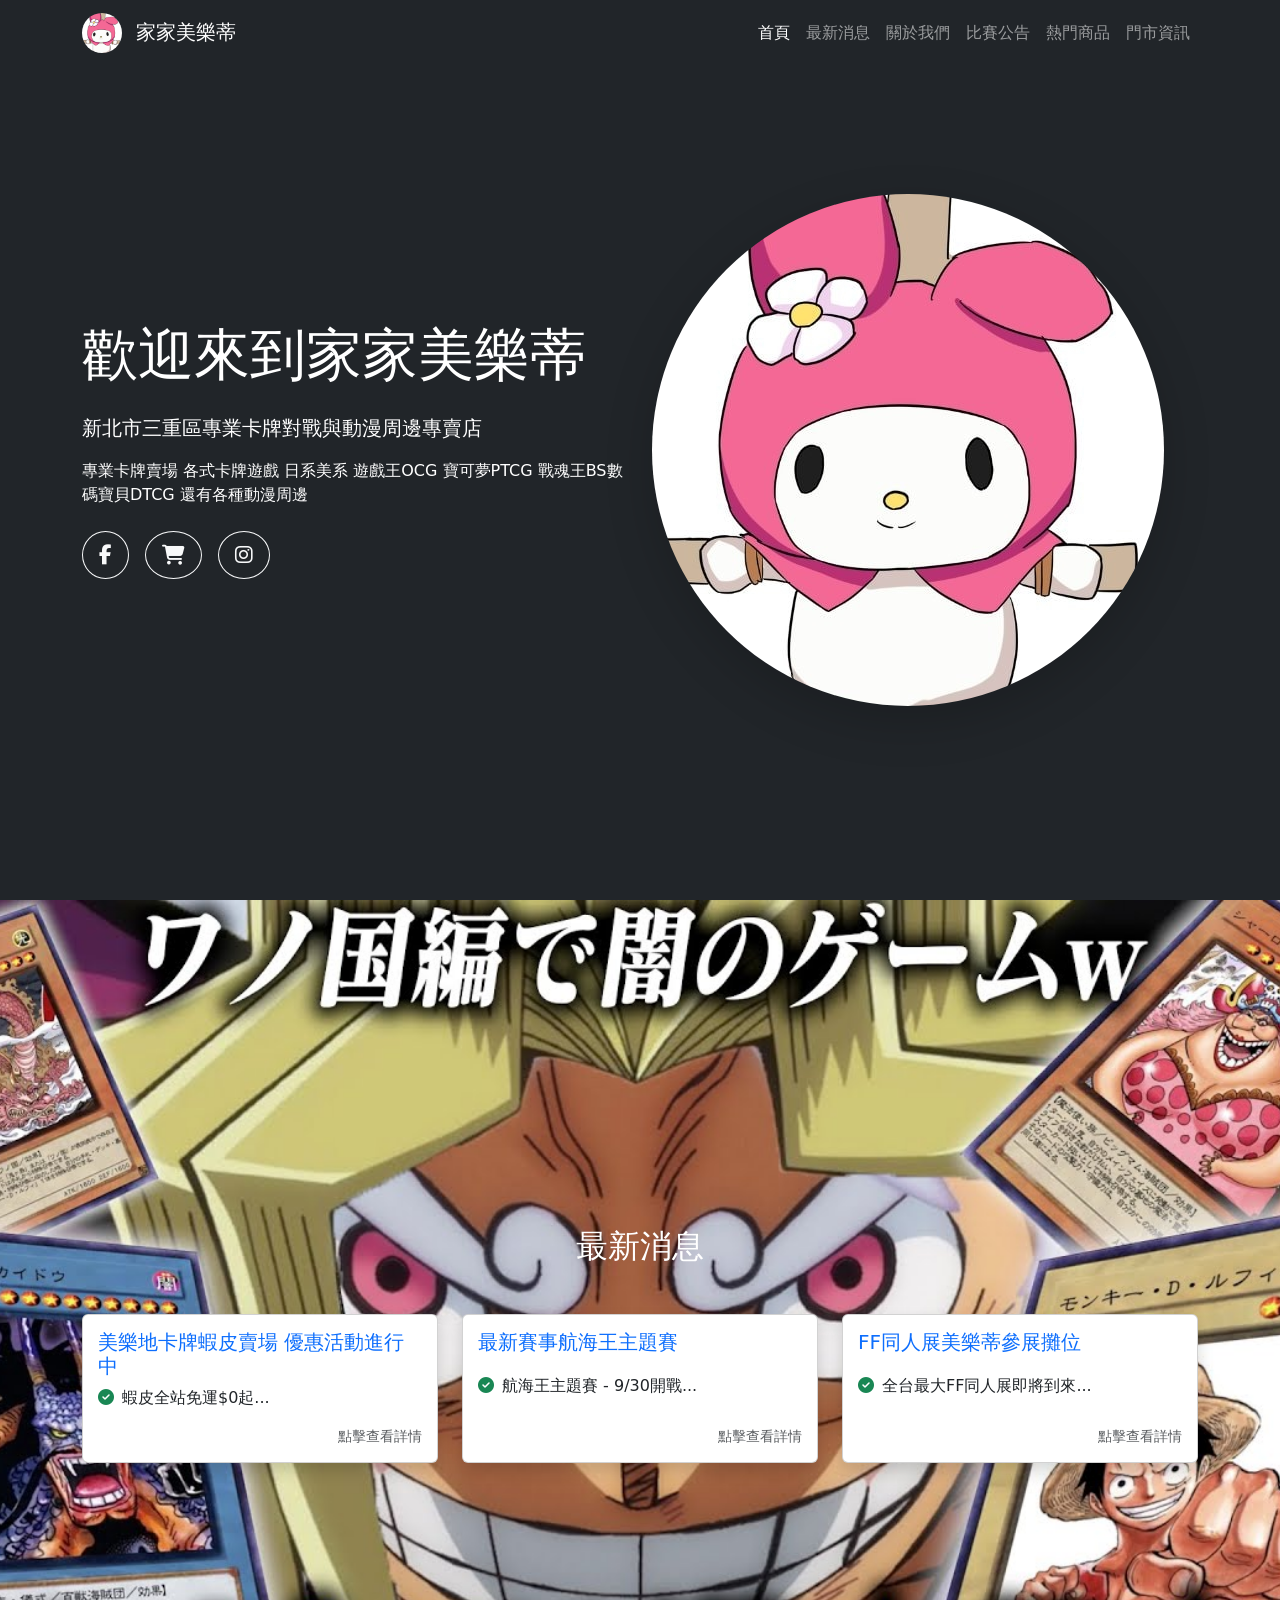
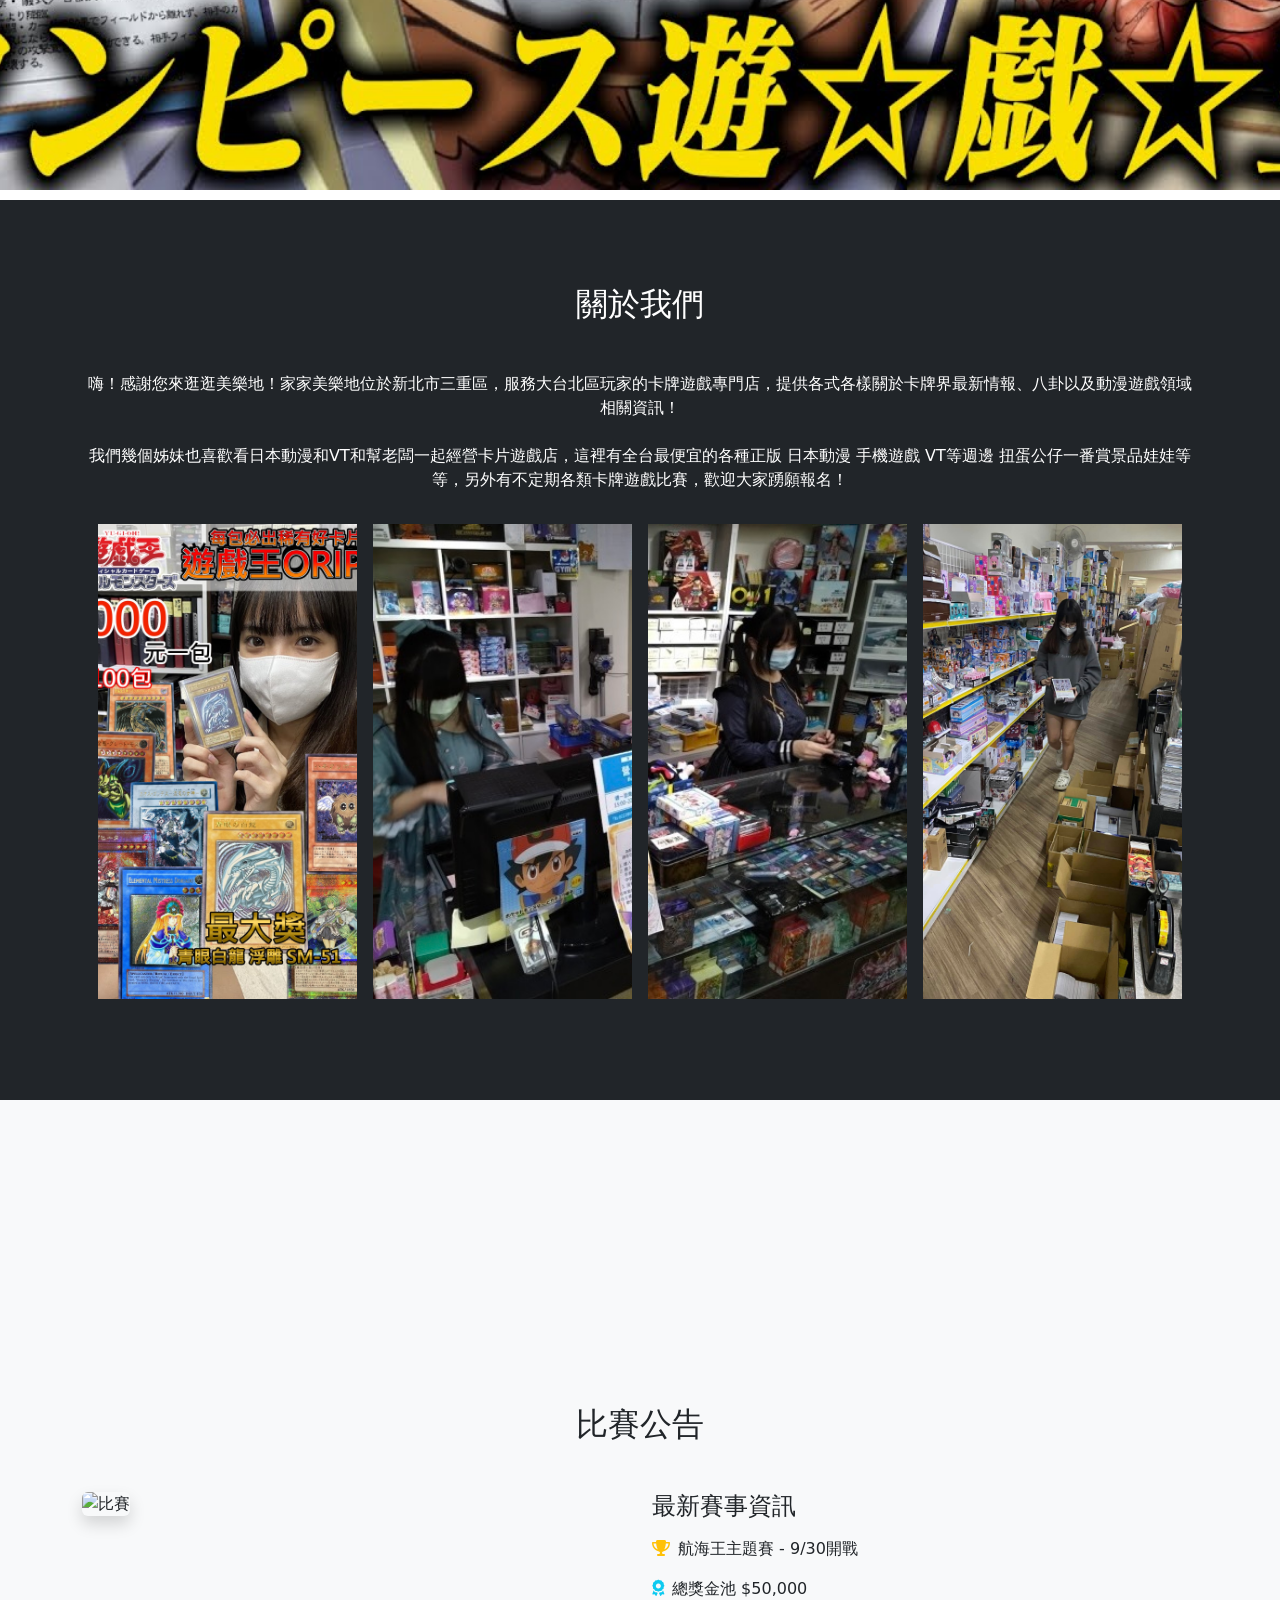
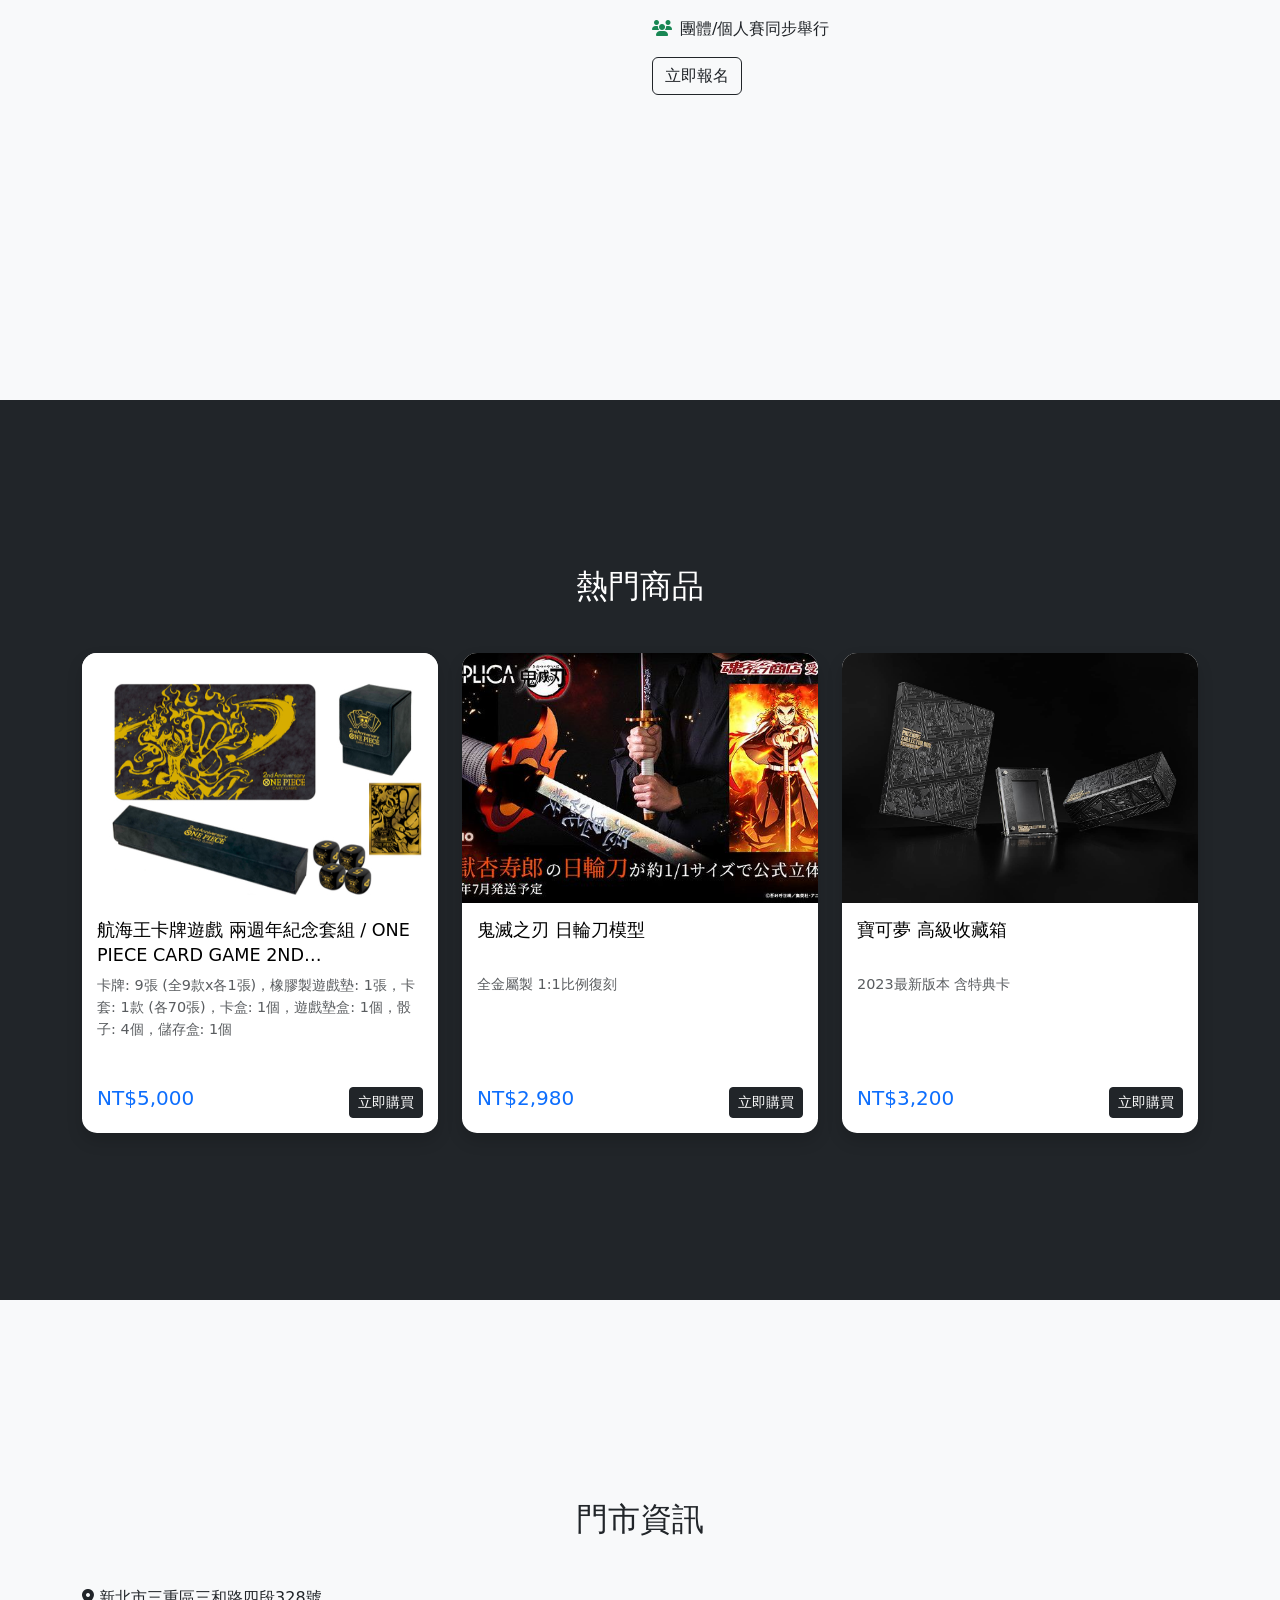
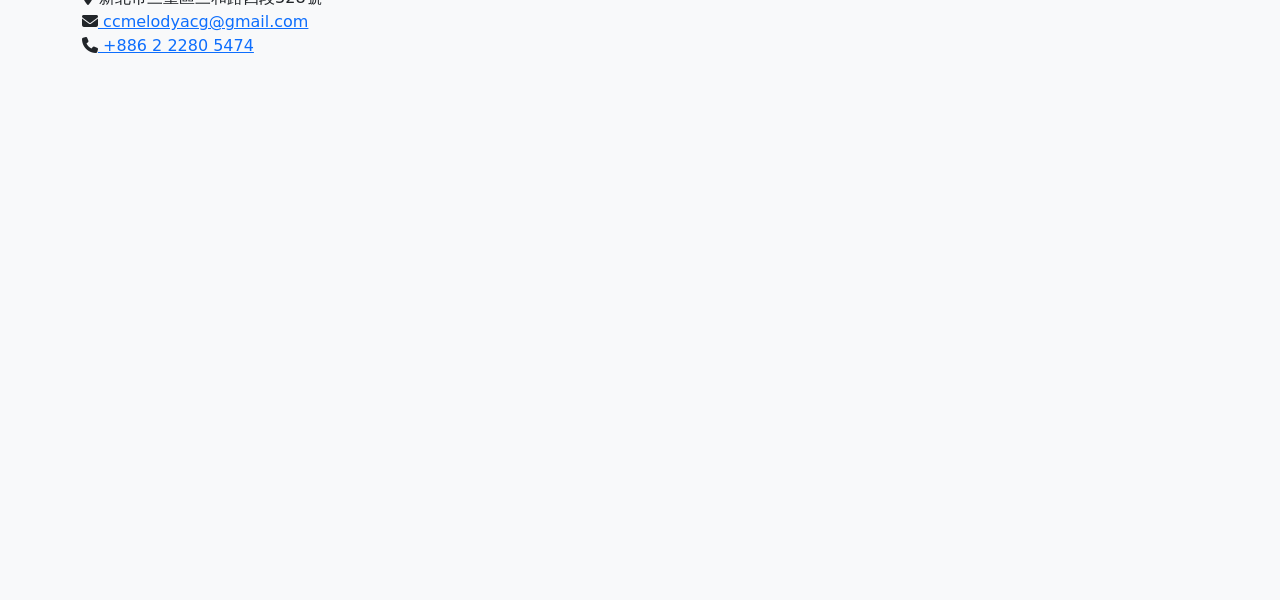
==== index.html @ 3383d745 "add text in about section" ====
<!DOCTYPE html>
<html lang="zh-Hant">
<head>
  <meta charset="UTF-8">
  <meta name="viewport" content="width=device-width, initial-scale=1.0">
  <title>家家美樂蒂</title>
  <!-- 資源引入 -->
  <link href="https://cdn.jsdelivr.net/npm/bootstrap@5.1.3/dist/css/bootstrap.min.css" rel="stylesheet">
  <link href="https://unpkg.com/aos@2.3.1/dist/aos.css" rel="stylesheet">
  <link rel="stylesheet" href="https://cdnjs.cloudflare.com/ajax/libs/font-awesome/6.4.0/css/all.min.css">

  <style>
    html, body {
        overflow-x: hidden;
      }
    /* Loading 動畫 */
    #loading {
      position: fixed;
      top: 0;
      left: 0;
      width: 100%;
      height: 100%;
      background: #1a1a1a;
      z-index: 9999;
      display: flex;
      justify-content: center;
      align-items: center;
      transition: opacity 0.5s;
    }
    
    .loader {
      width: 48px;
      height: 48px;
      border: 3px solid #FFF;
      border-radius: 50%;
      display: inline-block;
      position: relative;
      box-sizing: border-box;
      animation: rotation 1s linear infinite;
    }
    .loader::after {
      content: '';  
      box-sizing: border-box;
      position: absolute;
      left: 50%;
      top: 50%;
      transform: translate(-50%, -50%);
      width: 56px;
      height: 56px;
      border-radius: 50%;
      border: 3px solid;
      border-color: #3b5998 transparent;
    }

    @keyframes rotation {
      0% { transform: rotate(0deg); }
      100% { transform: rotate(360deg); }
    }

    /* 通用樣式 */
    .section {
      padding: 80px 0;
      min-height: 100vh;
      display: flex;
      align-items: center;
    }
    /* 新聞卡片樣式 */
/* 修改後的新聞卡片樣式 */
.news-stack {
    position: relative;
    min-height: 600px;
    margin: 2rem 0;
    perspective: 1000px; /* 增加3D視角效果 */
  }
  
  .news-card {
    position: absolute;
    width: 100%;
    background: white;
    border-radius: 15px;
    box-shadow: 0 5px 15px rgba(0,0,0,0.2);
    transition: all 0.5s cubic-bezier(0.4, 0, 0.2, 1);
    transform-origin: top center;
    opacity: 0.3;
    z-index: 1;
    padding: 1.5rem;
    transform-style: preserve-3d; /* 保持3D变换效果 */
  }
  
  .news-card.active {
    opacity: 1;
    transform: translateY(0) scale(1);
    z-index: 3;
  }
  
.news-card.prev {
  transform: translateY(var(--card-spacing)) scale(0.9);
}
  
  .news-card.next {
    transform: translateY(-60px) scale(0.9); /* 增加Y軸位移量 */
    z-index: 2;
  }
  
  /* 新增更深層的卡片樣式 */
  .news-card.far-prev {
    transform: translateY(120px) scale(0.8);
    z-index: 1;
    opacity: 0.2;
  }
  
  .news-card.far-next {
    transform: translateY(-120px) scale(0.8);
    z-index: 1;
    opacity: 0.2;
  }
    /* 商品卡片 */
    .product-card {
        transition: transform 0.3s;
        background: white;
        border-radius: 15px;
        overflow: hidden;
        margin-bottom: 30px;
        display: flex;
        flex-direction: column;
        height: 100%; /* Ensure uniform height */
    }
    
    .product-card:hover {
        transform: translateY(-10px);
    }
    
    .product-img {
        height: 250px; /* Fixed image height */
        object-fit: cover;
        width: 100%;
        flex-shrink: 0; /* Prevent image compression */
    }
    
    .card-body {
        flex: 1;
        display: flex;
        flex-direction: column;
        justify-content: space-between;
        padding: 15px;
    }
    
    .product-card h5 {
        font-size: 1.1rem;
        line-height: 1.4;
        margin-bottom: 0.5rem;
        display: -webkit-box;
        -webkit-line-clamp: 2;
        -webkit-box-orient: vertical;
        overflow: hidden;
        min-height: 3rem; /* Fixed height for title */
    }
    
    .product-card p {
        font-size: 0.9rem;
        margin-bottom: 1rem;
        display: -webkit-box;
        -webkit-line-clamp: 3;
        -webkit-box-orient: vertical;
        overflow: hidden;
        min-height: 4rem; /* Fixed height for description */
    }
    
    .product-footer {
        display: flex;
        justify-content: space-between;
        align-items: center;
        margin-top: auto; /* Pushes price and button to bottom */
    }
    

    /* 地圖容器 */
    #storeMap {
      height: 400px;
      border-radius: 15px;
      overflow: hidden;
      box-shadow: 0 5px 15px rgba(0,0,0,0.3);
    }

    /* 聯絡資訊 */
    .contact-item {
      display: flex;
      align-items: center;
      margin-bottom: 1rem;
    }
    .contact-icon {
      width: 30px;
      margin-right: 15px;
    }

    /* 新增加载动画 */
    .img-loading {
      background: #f0f0f0;
      position: relative;
      overflow: hidden;
    }
    .img-loading::after {
      content: "";
      position: absolute;
      top: 0;
      left: 0;
      width: 100%;
      height: 100%;
      background: linear-gradient(90deg, 
          transparent 25%, 
          rgba(255,255,255,0.5) 50%, 
          transparent 75%
      );
      animation: loading 1.5s infinite;
    }
    @keyframes loading {
      0% { transform: translateX(-100%); }
      100% { transform: translateX(100%); }
    }
    
/* Gallery container */
.media-scroller {
    width: 100%;
    overflow-x: auto;
    padding: 1rem 0;
    -webkit-overflow-scrolling: touch;
    display: flex;
    flex-wrap: nowrap;
    justify-content: flex-start;
  }
  
  /* Grouping the media items */
  .media-group {
    display: flex;
    gap: 1rem; /* Spacing between items */
    padding: 0 1rem;
  }
  
  /* Media item: fixed height and calculated width */
  .media-item {
    flex: 0 0 calc((100% - 2 * 1rem) / 3); /* 3 items: (100% - 2 gaps) / 3 */
}

.media-item img {
    width: 100%;
    height: 100%;
    object-fit: cover; /* Prevent image cropping and maintain aspect ratio */
    transition: transform 0.3s ease;
}
  
  /* Large screens: 4 items per row */
  @media (min-width: 1200px) {
    .media-item {
      flex: 0 0 calc((100% - 3 * 1rem) / 4);
    }
  }
  
  /* Medium screens: 3 items per row */
  @media (max-width: 1199px) and (min-width: 768px) {
    .media-item {
      flex: 0 0 calc((100% - 2 * 1rem) / 3);
    }
  }
  
  /* Small screens: 2 items per row */
  @media (max-width: 767px) {
    .media-item {
      flex: 0 0 calc((100% - 1 * 1rem) / 2);
    }
  }
  
  /* Extra small screens: 1 item per row */
  @media (max-width: 480px) {
    .media-item {
      flex: 0 0 100%;
      min-width: unset;
    }
  }
  
    
    


    /* 向上滑動動畫 */
    [data-animate="slide-up"] {
      opacity: 0;
      transform: translateY(50px);
      transition: all 0.8s cubic-bezier(0.215, 0.61, 0.355, 1);
    }

    [data-animate="slide-up"].is-visible {
      opacity: 1;
      transform: translateY(0);
    }

    .product-card h5 {
      color: black;
    }
  </style>
</head>

<body class="bg-dark" >
  <!-- Loading 畫面 -->
  <div id="loading">
    <div class="loader"></div>
  </div>

  <!-- 導航列 -->
  <nav class="navbar navbar-expand-lg navbar-dark bg-dark fixed-top">
    <div class="container">
      <a class="navbar-brand" href="#welcome">
        <img src="melody.jpg" alt="logo" width="40" height="40" class="rounded-circle me-2">
        家家美樂蒂
      </a>
      <button class="navbar-toggler" type="button" data-bs-toggle="collapse" data-bs-target="#navbarNav">
        <span class="navbar-toggler-icon"></span>
      </button>
      <div class="collapse navbar-collapse" id="navbarNav">
        <ul class="navbar-nav ms-auto">
          <li class="nav-item"><a class="nav-link" href="#welcome">首頁</a></li>
          <li class="nav-item"><a class="nav-link" href="#news">最新消息</a></li>
          <li class="nav-item"><a class="nav-link" href="#about">關於我們</a></li>
          <li class="nav-item"><a class="nav-link" href="#events">比賽公告</a></li>
          <li class="nav-item"><a class="nav-link" href="#products">熱門商品</a></li>
          <li class="nav-item"><a class="nav-link" href="#store">門市資訊</a></li>
        </ul>
      </div>
    </div>
  </nav>

  <!-- 首頁區 -->
  <section id="welcome" class="section bg-dark text-white" >
    <div class="container">
      <div class="row align-items-center">
        <div class="col-md-6 order-md-1" data-aos="fade-left">
          <img src="melody.jpg" alt="門市照片" class="img-fluid rounded-circle shadow-lg">
        </div>
        <div class="col-md-6 order-md-0" data-aos="fade-right">
          <h1 class="display-4 mb-4">歡迎來到家家美樂蒂</h1>
          <p class="lead">新北市三重區專業卡牌對戰與動漫周邊專賣店</p>
          <p>專業卡牌賣場 各式卡牌遊戲 日系美系 遊戲王OCG 寶可夢PTCG 戰魂王BS數碼寶貝DTCG 還有各種動漫周邊</p>
          <div class="d-flex gap-3 mt-4">
            <a href="https://www.facebook.com/ccmelody.acg" class="btn btn-outline-light btn-lg rounded-circle">
              <i class="fab fa-facebook-f"></i>
            </a>
            <a href="https://shopee.tw/ohmymelody" class="btn btn-outline-light btn-lg rounded-circle">
              <i class="fas fa-shopping-cart"></i>
            </a>
            <a href="https://www.instagram.com/ccmelodyacg" class="btn btn-outline-light btn-lg rounded-circle">
              <i class="fab fa-instagram"></i>
            </a>
          </div>
        </div>
      </div>
    </div>
  </section>

  <!-- 最新消息 -->
  <section id="news" class="section bg-light" style="background-image: url('home background.jpg'); background-size: cover; background-position: center; height: 100vh; border-bottom: 10px solid white;">
    <div class="container">
      <h2 class="text-center mb-5 text-white" data-aos="fade-up">最新消息</h2>
      <div class="row g-4 news-row"> <!-- 新增news-row類 -->
        <!-- 單個新聞項目 -->
        <div class="col-md-4 news-item" data-aos="fade-up" data-bs-toggle="modal" data-bs-target="#newsModal" data-index="0">
          <div class="card h-100 shadow">
            <div class="card-body">
              <h5 class="text-primary">美樂地卡牌蝦皮賣場 優惠活動進行中</h5>
              <ul class="list-unstyled">
                <li class="text-truncate"><i class="fas fa-check-circle me-2 text-success"></i>蝦皮全站免運$0起...</li>
              </ul>
              <div class="text-end small text-muted">點擊查看詳情</div>
            </div>
          </div>
        </div>

        <div class="col-md-4 news-item" data-aos="fade-up" data-bs-toggle="modal" data-bs-target="#newsModal" data-index="1">
          <div class="card h-100 shadow">
            <div class="card-body">
              <h5 class="text-primary">最新賽事航海王主題賽</h5>
              <ul class="list-unstyled">
                <li class="text-truncate"><i class="fas fa-check-circle me-2 text-success"></i>航海王主題賽 - 9/30開戰...</li>
              </ul>
              <div class="text-end small text-muted">點擊查看詳情</div>
            </div>
          </div>
        </div>

        <div class="col-md-4 news-item" data-aos="fade-up" data-bs-toggle="modal" data-bs-target="#newsModal" data-index="2">
          <div class="card h-100 shadow">
            <div class="card-body">
              <h5 class="text-primary">FF同人展美樂蒂參展攤位</h5>
              <ul class="list-unstyled">
                <li class="text-truncate"><i class="fas fa-check-circle me-2 text-success"></i>全台最大FF同人展即將到來...</li>
              </ul>
              <div class="text-end small text-muted">點擊查看詳情</div>
            </div>
          </div>
        </div>
      </div>
    </div>
  </section>

  <!-- 新增新聞模態框 -->
  <div class="modal fade" id="newsModal" tabindex="-1">
    <div class="modal-dialog modal-dialog-centered">
      <div class="modal-content">
        <div class="modal-header">
          <h5 class="modal-title" id="newsModalTitle"></h5>
          <button type="button" class="btn-close" data-bs-dismiss="modal"></button>
        </div>
        <div class="modal-body" id="newsModalContent"></div>
        <div class="modal-footer">
          <button type="button" class="btn btn-secondary" data-bs-dismiss="modal">關閉</button>
        </div>
      </div>
    </div>
  </div>
  <!-- 關於我們 -->
  <section id="about" class="section bg-dark text-white">
    <div class="container">
      <h2 class="text-center mb-5" data-aos="fade-up">關於我們</h2>
      <p class="mt-4 animate-on-scroll text-center" data-aos="fade-up">嗨！感謝您來逛逛美樂地！家家美樂地位於新北市三重區，服務大台北區玩家的卡牌遊戲專門店，提供各式各樣關於卡牌界最新情報、八卦以及動漫遊戲領域相關資訊！</p>
      <p class="mt-4 animate-on-scroll text-center" data-aos="fade-up">
        我們幾個姊妹也喜歡看日本動漫和VT和幫老闆一起經營卡片遊戲店，這裡有全台最便宜的各種正版 日本動漫 手機遊戲 VT等週邊 扭蛋公仔一番賞景品娃娃等等，另外有不定期各類卡牌遊戲比賽，歡迎大家踴願報名！
    </p>
      <div class="media-scroller" data-aos="zoom-in">
        <div class="media-group">
          <div class="media-item">
            <img src="store photos/store1.jpg" alt="store1">
          </div>
          <div class="media-item">
            <img src="store photos/store2.jpg" alt="store2">
          </div>
          <div class="media-item">
            <img src="store photos/store3.jpg" alt="store3">
          </div>
          <div class="media-item">
            <img src="store photos/store4.jpg" alt="store4">
          </div>
          <div class="media-item">
            <img src="store photos/store5.jpg" alt="store5">
          </div>
          <div class="media-item">
            <img src="store photos/store6.jpg" alt="store6">
          </div>
          <div class="media-item">
            <img src="store photos/store7.jpg" alt="store7">
          </div>
          <div class="media-item">
            <img src="store photos/store8.jpg" alt="store8">
          </div>
          <div class="media-item">
            <img src="store photos/store9.jpg" alt="store9">
          </div>
          <div class="media-item">
            <img src="store photos/store10.jpg" alt="store10">
          </div>
          <div class="media-item">
            <img src="store photos/store13.jpg" alt="store13">
          </div>
        </div>
      </div>
  

    </div>
  </section>
  

  <!-- 比賽公告 -->
  <section id="events" class="section bg-light ">
    <div class="container">
      <h2 class="text-center mb-5" data-aos="fade-up">比賽公告</h2>
      <div class="row g-4">
        <div class="col-md-6" data-aos="fade-right">
          <img src="比賽.png" alt="比賽" class="img-fluid rounded shadow">
        </div>
        <div class="col-md-6" data-aos="fade-left">
          <div class="h4 mb-3">最新賽事資訊</div>
          <ul class="list-unstyled">
            <li class="mb-3"><i class="fas fa-trophy me-2 text-warning"></i>航海王主題賽 - 9/30開戰</li>
            <li class="mb-3"><i class="fas fa-award me-2 text-info"></i>總獎金池 $50,000</li>
            <li class="mb-3"><i class="fas fa-users me-2 text-success"></i>團體/個人賽同步舉行</li>
          </ul>
          <a class="btn btn-outline-dark">立即報名</a>
        </div>
      </div>
    </div>
  </section>

  <!-- 熱門商品 -->
  <section id="products" class="section bg-dark text-white">
    <div class="container">
      <h2 class="text-center mb-5" data-aos="fade-up">熱門商品</h2>
      <div class="row g-4" id="productContainer"></div>
    </div>
  </section>

  <!-- 門市資訊 -->
  <section id="store" class="section bg-light">
    <div class="container">
      <h2 class="text-center mb-5" data-aos="fade-up">門市資訊</h2>
      <div class="row g-4">
        <div class="col-md-4" data-aos="fade-right">
          <ul class="list-unstyled">
            <li><i class="fas fa-map-marker-alt"></i> 新北市三重區三和路四段328號</li>
            <li><i class="fas fa-envelope"></i><a href="mailto:ccmelodyacg@gmail.com"> ccmelodyacg@gmail.com</a></li>
            <li><i class="fas fa-phone"></i><a href="tel:+886222805474"> +886 2 2280 5474</a></li>
          </ul>
        </div>
        <div class="col-md-8" data-aos="fade-left">
          <div class="ratio ratio-16x9">
            <iframe src="https://www.google.com/maps/embed?pb=!1m18!1m12!1m3!1d3613.698214675004!2d121.48102677584015!3d25.07821577778771!2m3!1f0!2f0!3f0!3m2!1i1024!2i768!4f13.1!3m3!1m2!1s0x3442a9ba655d95ab%3A0x4152417ec3b9daa1!2z5a625a62576O5qiC5Zyw!5e0!3m2!1szh-TW!2stw!4v1739298324308!5m2!1szh-TW!2stw" width="600" height="450" style="border:0;" allowfullscreen="" loading="lazy" referrerpolicy="no-referrer-when-downgrade"></iframe>
          </div>
        </div>
      </div>
    </div>
  </section>

  <!-- 資源引入 -->
  <script src="https://cdn.jsdelivr.net/npm/bootstrap@5.1.3/dist/js/bootstrap.bundle.min.js"></script>
  <script src="https://unpkg.com/aos@2.3.1/dist/aos.js"></script>
  <!-- <script src="https://maps.googleapis.com/maps/api/js?key=YOUR_API_KEY&callback=initMap" async defer></script> -->
  <script>
    document.addEventListener('DOMContentLoaded', () => {
      // 新聞數據
      const newsData = [
        {
          title: '美樂地卡牌蝦皮賣場 優惠活動進行中',
          content: `
            <ul class="list-unstyled">
              <li class="mb-3"><i class="fas fa-check-circle me-2 text-success"></i>蝦皮全站免運$0起</li>
              <li class="mb-3"><i class="fas fa-gift me-2 text-danger"></i>現在購買就有機會抽一番賞景品</li>
              <li class="mb-3"><i class="fas fa-tag me-2 text-warning"></i>大量商品85折 82折出清中</li>
            </ul>
            <a href="https://shopee.tw/4d4y32qzly" class="btn btn-dark">立即查看</a>
          `
        },
        {
          title: '最新賽事航海王主題賽',
          content: `
            <ul class="list-unstyled">
              <li class="mb-3"><i class="fas fa-check-circle me-2 text-success"></i>航海王主題賽 - 9/30開戰 </li>
              <li class="mb-3"><i class="fas fa-gift me-2 text-danger"></i>總獎金池 $50,000</li>
              <li class="mb-3"><i class="fas fa-tag me-2 text-warning"></i>團體/個人賽同步舉行</li>
            </ul>
            <a href="#events" class="btn btn-dark">立即查看</a>
          `
        },
        {
          title: 'FF44 開拓動漫美樂蒂參展確定',
          content: `
            <ul class="list-unstyled">
              <li class="mb-3"><i class="fas fa-check-circle me-2 text-success"></i>全台最大FF同人展即將到來</li>
              <li class="mb-3"><i class="fas fa-gift me-2 text-danger"></i>美樂蒂參展確定</li>
              <li class="mb-3"><i class="fas fa-tag me-2 text-warning"></i>攤位號碼待公布</li>
            </ul>
            <a href="https://www.f-2.com.tw/" class="btn btn-dark">立即查看</a>
          `
        }
      ];

      // 模態框事件處理
      const newsModal = document.getElementById('newsModal');
      if (newsModal) {
        newsModal.addEventListener('show.bs.modal', event => {
          const button = event.relatedTarget;
          const index = parseInt(button.dataset.index);
          const news = newsData[index];
          
          document.getElementById('newsModalTitle').textContent = news.title;
          document.getElementById('newsModalContent').innerHTML = news.content;
        });
      }

      // 刪除原本的新聞卡片輪播相關代碼...
    });
  </script>
  <script>
    // 初始化設定
    document.addEventListener('DOMContentLoaded', () => {
      // 載入動畫
      window.addEventListener('load', () => {
        const loading = document.getElementById('loading');
        loading.style.opacity = '0';
        setTimeout(() => loading.remove(), 500);
      });

      // 初始化 AOS
      AOS.init({
        duration: 800,
        once: true,
        offset: 100,
        easing: 'ease-in-out'
      });

      // 渲染熱門商品
      renderProducts();

      // 載入相簿圖片（從 photos.json）
      loadGalleryImages();

      initNewsCards();

    });

    // 修改後的動態圖片載入函數，從 photos.json 讀取資料
    async function loadGalleryImages() {
      const container = document.getElementById('galleryContainer');
      try {
        const response = await fetch('photos.json');
        if (!response.ok) {
          throw new Error(`HTTP error: ${response.status}`);
        }
        const images = await response.json();
        container.innerHTML = images.map(img => `
          <div class="media-item">
            <img src="${img.src}" alt="${img.alt}" loading="lazy">
          </div>
        `).join('');
      } catch (error) {
        console.error('加载失败:', error);
        container.innerHTML = '<p>图片加载失败，请稍后刷新</p>';
      }
    }
    // 新聞卡片互動邏輯
    function initNewsCards() {
        const cards = document.querySelectorAll('.news-card');
        let currentIndex = 0;
      
        function updateCards() {
          cards.forEach((card, index) => {
            card.classList.remove('active', 'prev', 'next', 'far-prev', 'far-next');
            
            const diff = index - currentIndex;
            if(diff === 0) {
              card.classList.add('active');
            } else if(diff === -1) {
              card.classList.add('prev');
            } else if(diff === 1) {
              card.classList.add('next');
            } else if(diff < -1) {
              card.classList.add('far-prev');
            } else if(diff > 1) {
              card.classList.add('far-next');
            }
          });
        }
      
        // 自動輪播邏輯（可選）
        let autoPlay = setInterval(() => {
          currentIndex = (currentIndex + 1) % cards.length;
          updateCards();
        }, 5000);
      
        // 暫停自動輪播當鼠標懸停
        document.querySelector('.news-stack').addEventListener('mouseenter', () => {
          clearInterval(autoPlay);
        });
      
        document.querySelector('.news-stack').addEventListener('mouseleave', () => {
          autoPlay = setInterval(() => {
            currentIndex = (currentIndex + 1) % cards.length;
            updateCards();
          }, 5000);
        });
      
        // 點擊事件處理
        cards.forEach((card, index) => {
          card.addEventListener('click', () => {
            currentIndex = index;
            updateCards();
          });
        });
      
        updateCards(); // 初始化
      }
    
    // 商品資料
    const products = [
      {
        img: '航海王.jpg',
        title: '航海王卡牌遊戲 兩週年紀念套組 / ONE PIECE CARD GAME 2ND ANNIVERSARY SET',
        desc: '卡牌: 9張 (全9款x各1張)，橡膠製遊戲墊: 1張，卡套: 1款 (各70張)，卡盒: 1個，遊戲墊盒: 1個，骰子: 4個，儲存盒: 1個',
        price: 'NT$5,000'
      },
      {
        img: '日輪刀模型.jpg',
        title: '鬼滅之刃 日輪刀模型',
        desc: '全金屬製 1:1比例復刻',
        price: 'NT$2,980'
      },
      {
        img: '寶可夢高級收藏箱.jpg',
        title: '寶可夢 高級收藏箱',
        desc: '2023最新版本 含特典卡',
        price: 'NT$3,200'
      }
    ];

    // 商品渲染函數
    function renderProducts() {
        const container = document.getElementById('productContainer');
        container.innerHTML = products.map((product, index) => `
          <div class="col-md-4 d-flex"> 
            <div class="product-card shadow w-100">
              <img src="${product.img}" class="product-img" alt="${product.title}">
              <div class="card-body">
                <h5>${product.title}</h5>
                <p class="text-muted">${product.desc}</p>
                <div class="product-footer">
                  <span class="h5 text-primary">${product.price}</span>
                  <button class="btn btn-sm btn-dark">立即購買</button>
                </div>
              </div>
            </div>
          </div>
        `).join('');
    }
    
    // Google地圖初始化（如果需要的話）
    function initMap() {
      const storeLocation = { lat: 25.084556, lng: 121.494567 };
      const map = new google.maps.Map(document.getElementById('storeMap'), {
        zoom: 17,
        center: storeLocation,
        styles: [
          { featureType: "poi", elementType: "labels", stylers: [{ visibility: "off" }] },
          { featureType: "transit", elementType: "labels.icon", stylers: [{ visibility: "off" }] }
        ]
      });

      new google.maps.Marker({
        position: storeLocation,
        map,
        title: '家家美樂蒂',
        icon: {
          url: 'https://maps.google.com/mapfiles/ms/icons/red-dot.png',
          scaledSize: new google.maps.Size(50, 50)
        }
      });
    }

    // 可选：添加触摸滑动检测（圖片輪播）
    let touchStartX = 0;
    let isDragging = false;

    document.querySelector('.media-group').addEventListener('touchstart', e => {
      touchStartX = e.touches[0].clientX;
      isDragging = true;
    });
    document.querySelector('.media-group').addEventListener('touchmove', e => {
      if (!isDragging) return;
      const touchX = e.touches[0].clientX;
      const diff = touchStartX - touchX;
      document.querySelector('.media-group').scrollLeft += diff;
      touchStartX = touchX;
    });
    document.querySelector('.media-group').addEventListener('touchend', () => {
      isDragging = false;
    });

    // 滾動監聽導航列
    window.addEventListener('scroll', () => {
      const sections = document.querySelectorAll('section');
      const navLinks = document.querySelectorAll('.nav-link');

      sections.forEach(section => {
        const sectionTop = section.offsetTop;
        const sectionHeight = section.clientHeight;
        if (window.scrollY >= sectionTop - 100 && window.scrollY < sectionTop + sectionHeight - 100) {
          const currentId = section.getAttribute('id');
          navLinks.forEach(link => {
            link.classList.remove('active');
            if (link.getAttribute('href') === `#${currentId}`) {
              link.classList.add('active');
            }
          });
        }
      });
    });
  </script>
</body>
</html>
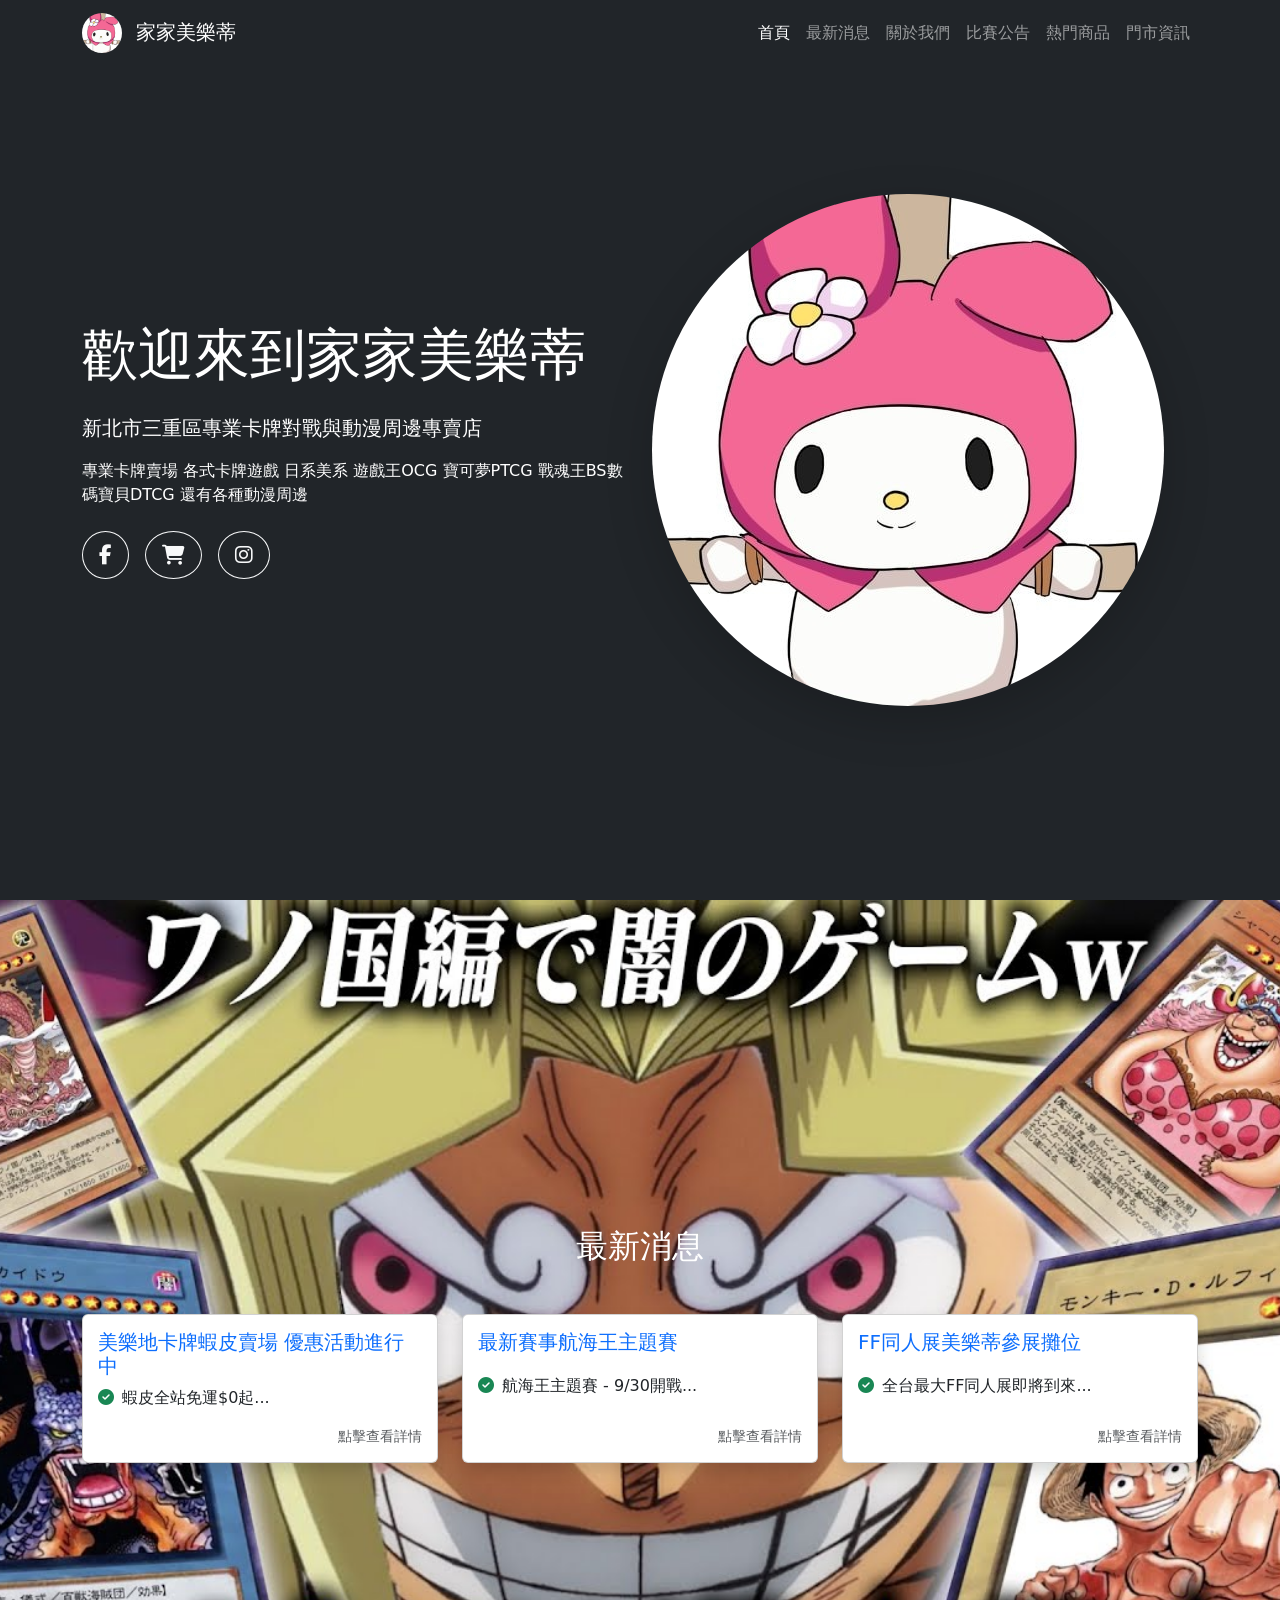
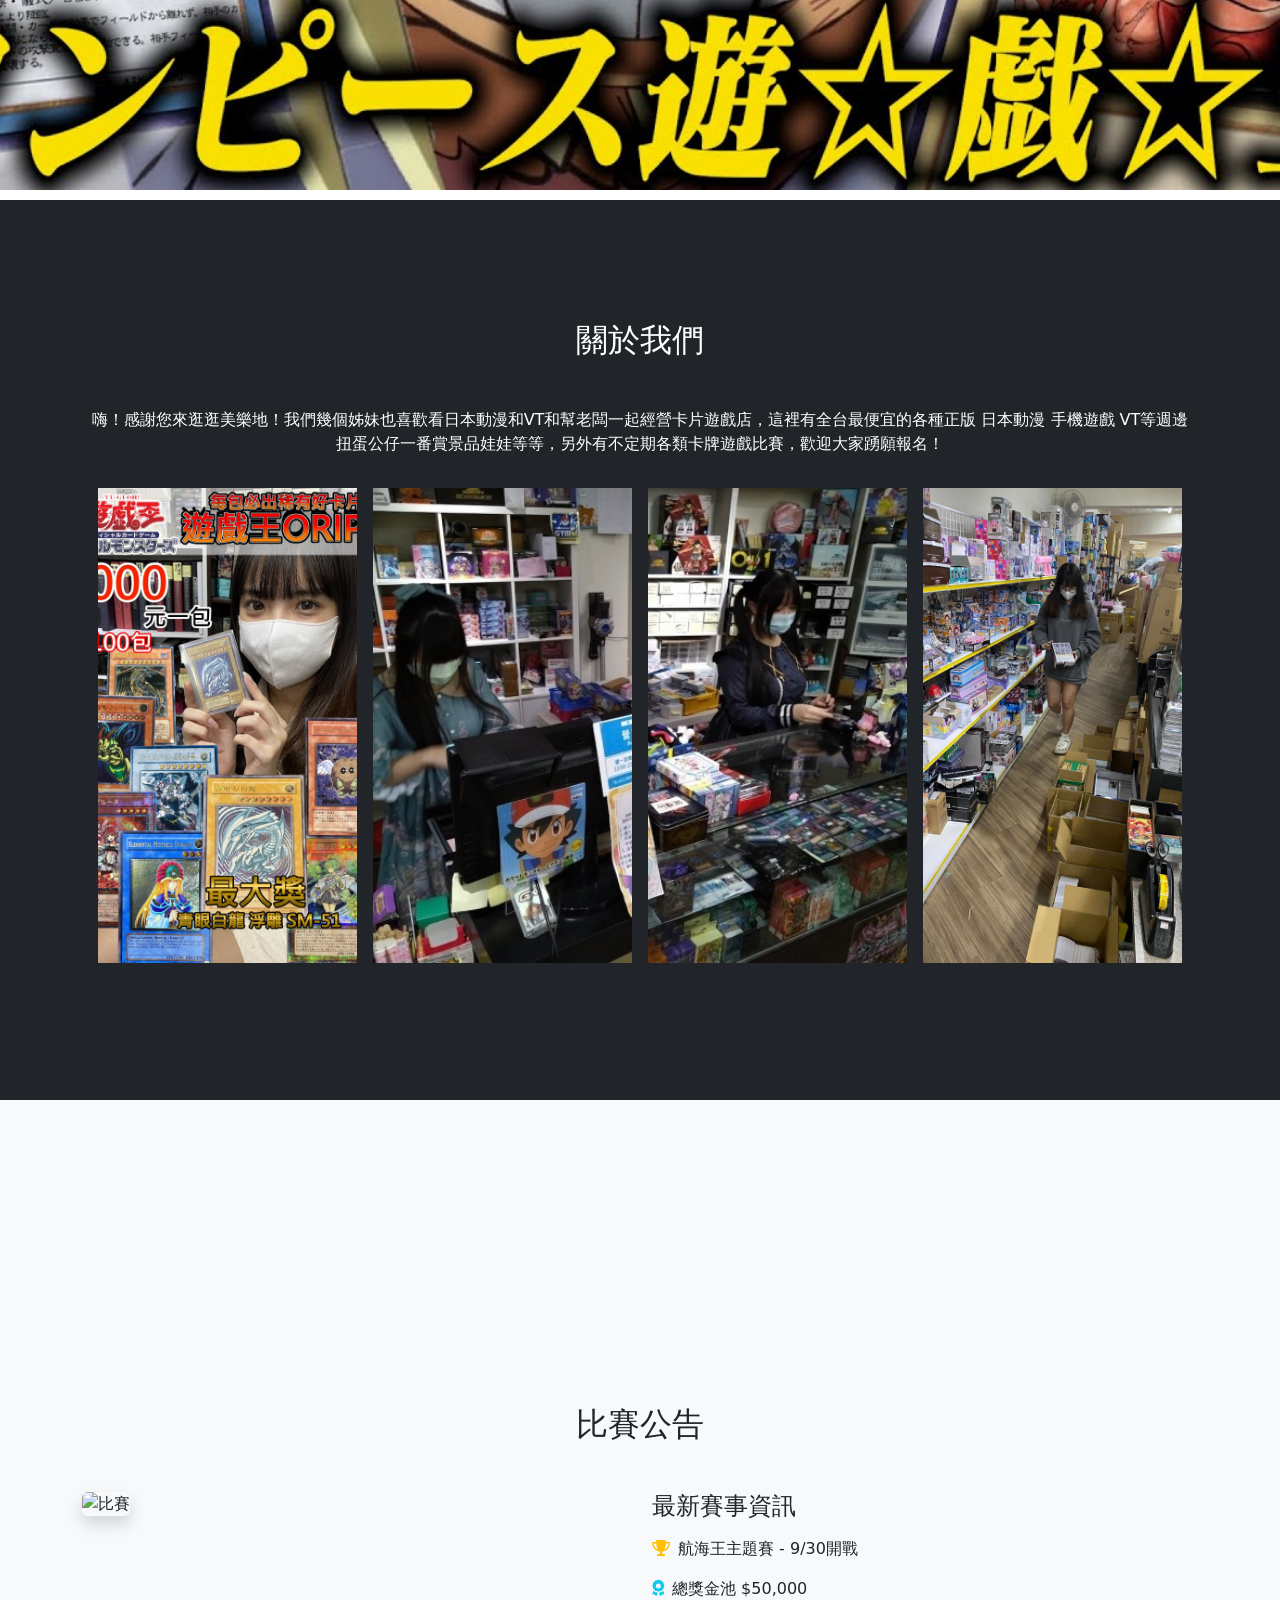
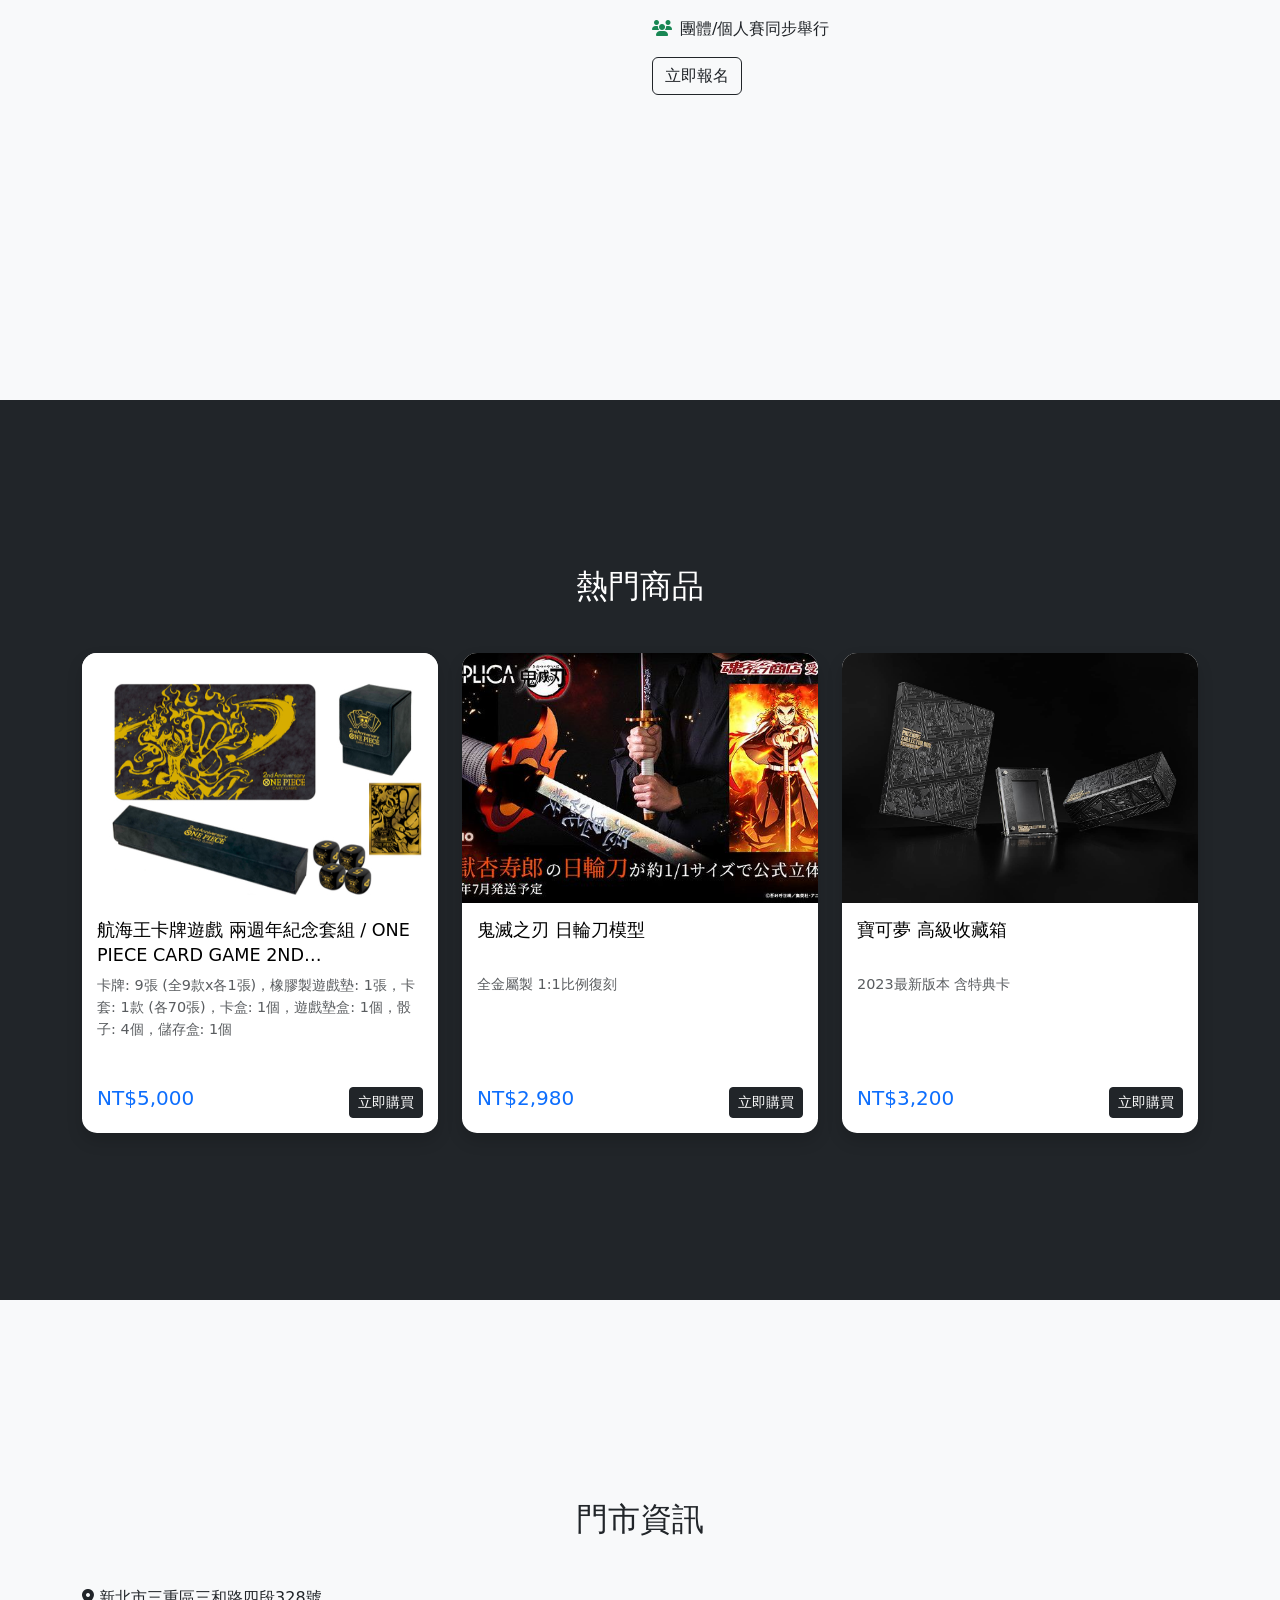
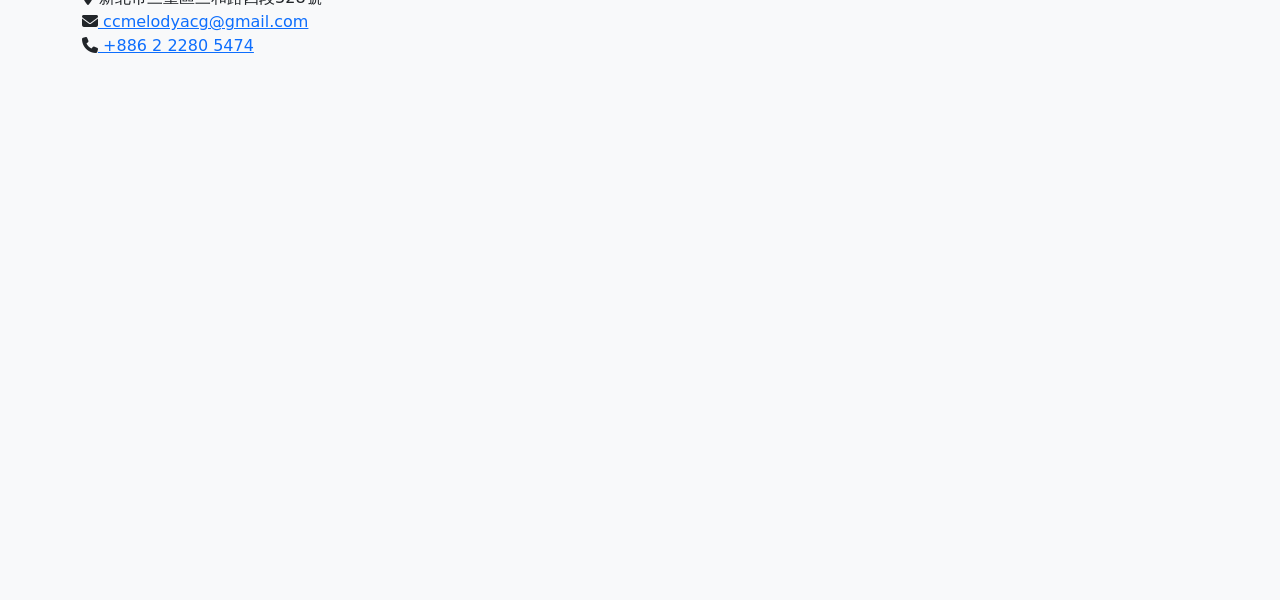
==== commit b9275d27: "about text" ====
--- a/index.html
+++ b/index.html
@@ -419,9 +419,7 @@
   <section id="about" class="section bg-dark text-white">
     <div class="container">
       <h2 class="text-center mb-5" data-aos="fade-up">關於我們</h2>
-      <p class="mt-4 animate-on-scroll text-center" data-aos="fade-up">嗨！感謝您來逛逛美樂地！家家美樂地位於新北市三重區，服務大台北區玩家的卡牌遊戲專門店，提供各式各樣關於卡牌界最新情報、八卦以及動漫遊戲領域相關資訊！</p>
-      <p class="mt-4 animate-on-scroll text-center" data-aos="fade-up">
-        我們幾個姊妹也喜歡看日本動漫和VT和幫老闆一起經營卡片遊戲店，這裡有全台最便宜的各種正版 日本動漫 手機遊戲 VT等週邊 扭蛋公仔一番賞景品娃娃等等，另外有不定期各類卡牌遊戲比賽，歡迎大家踴願報名！
+      <p class="mt-4 animate-on-scroll text-center" data-aos="fade-up">嗨！感謝您來逛逛美樂地！我們幾個姊妹也喜歡看日本動漫和VT和幫老闆一起經營卡片遊戲店，這裡有全台最便宜的各種正版 日本動漫 手機遊戲 VT等週邊 扭蛋公仔一番賞景品娃娃等等，另外有不定期各類卡牌遊戲比賽，歡迎大家踴願報名！
     </p>
       <div class="media-scroller" data-aos="zoom-in">
         <div class="media-group">
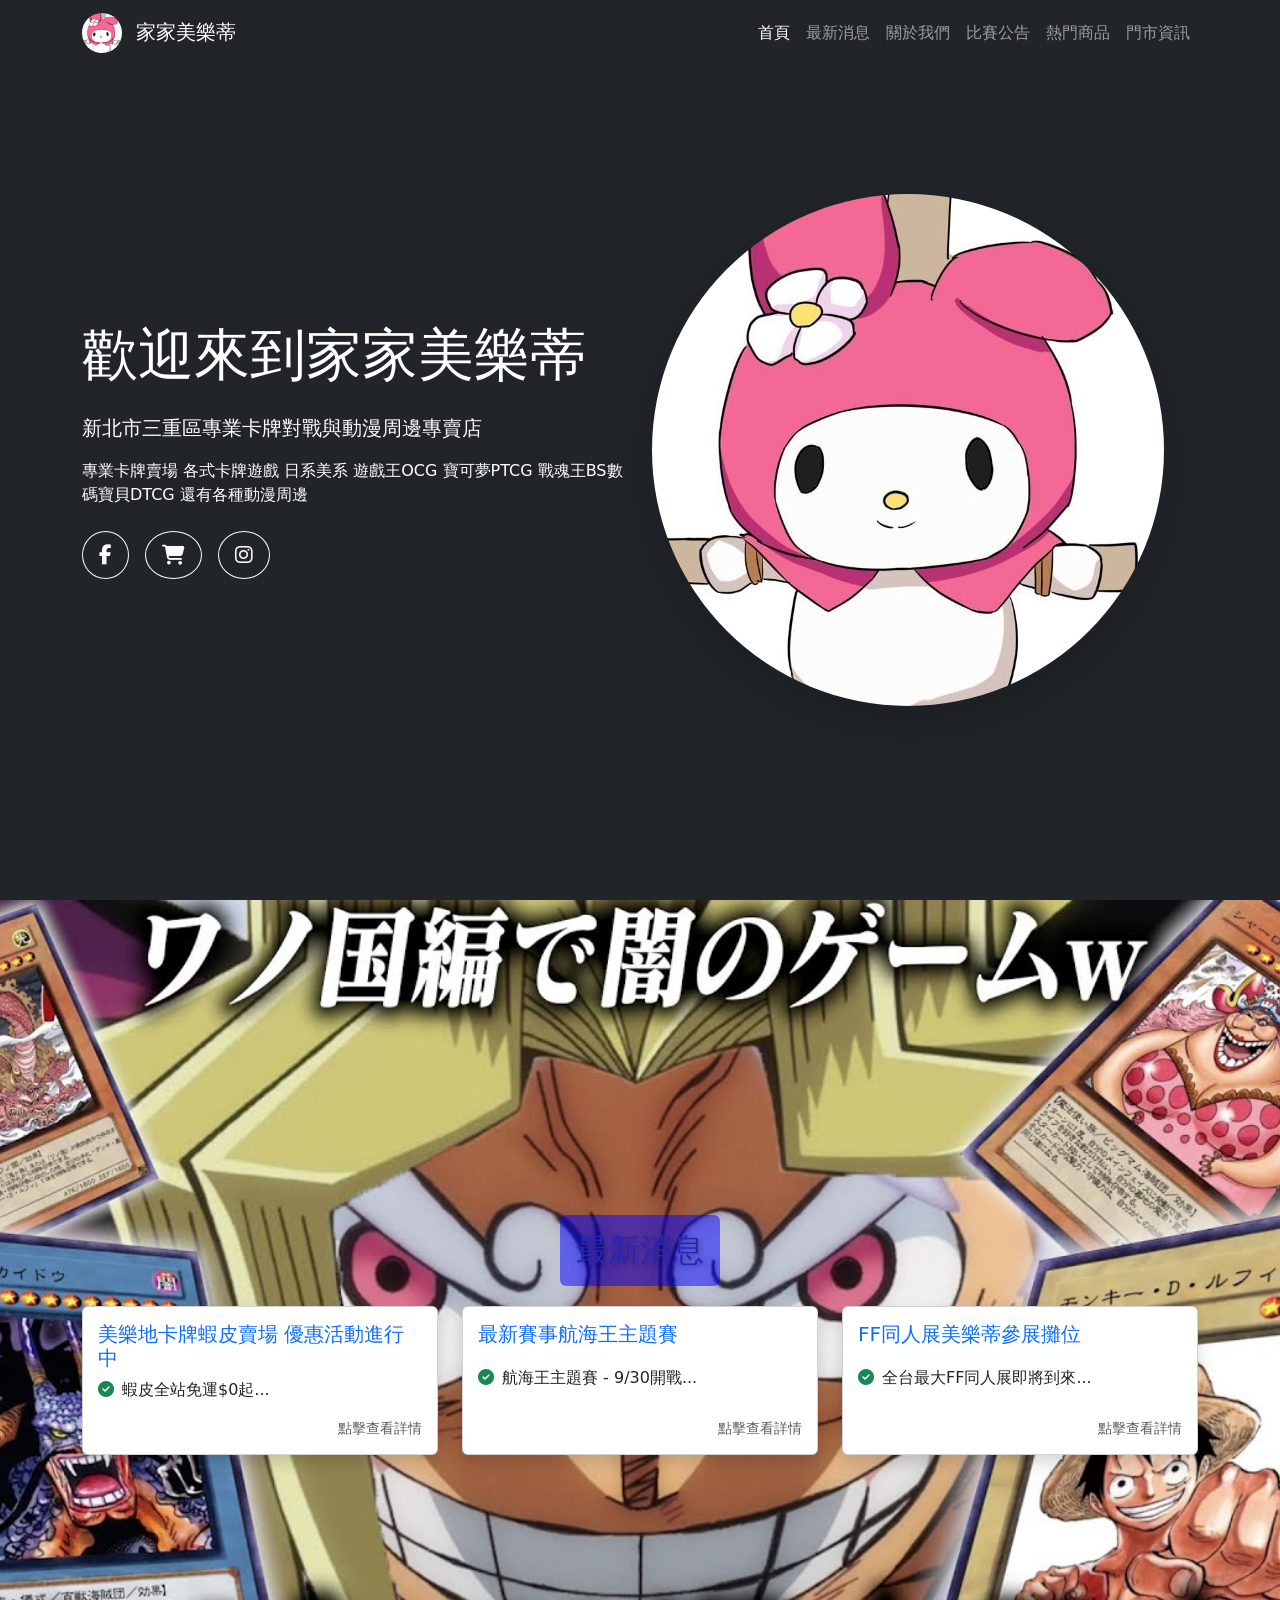
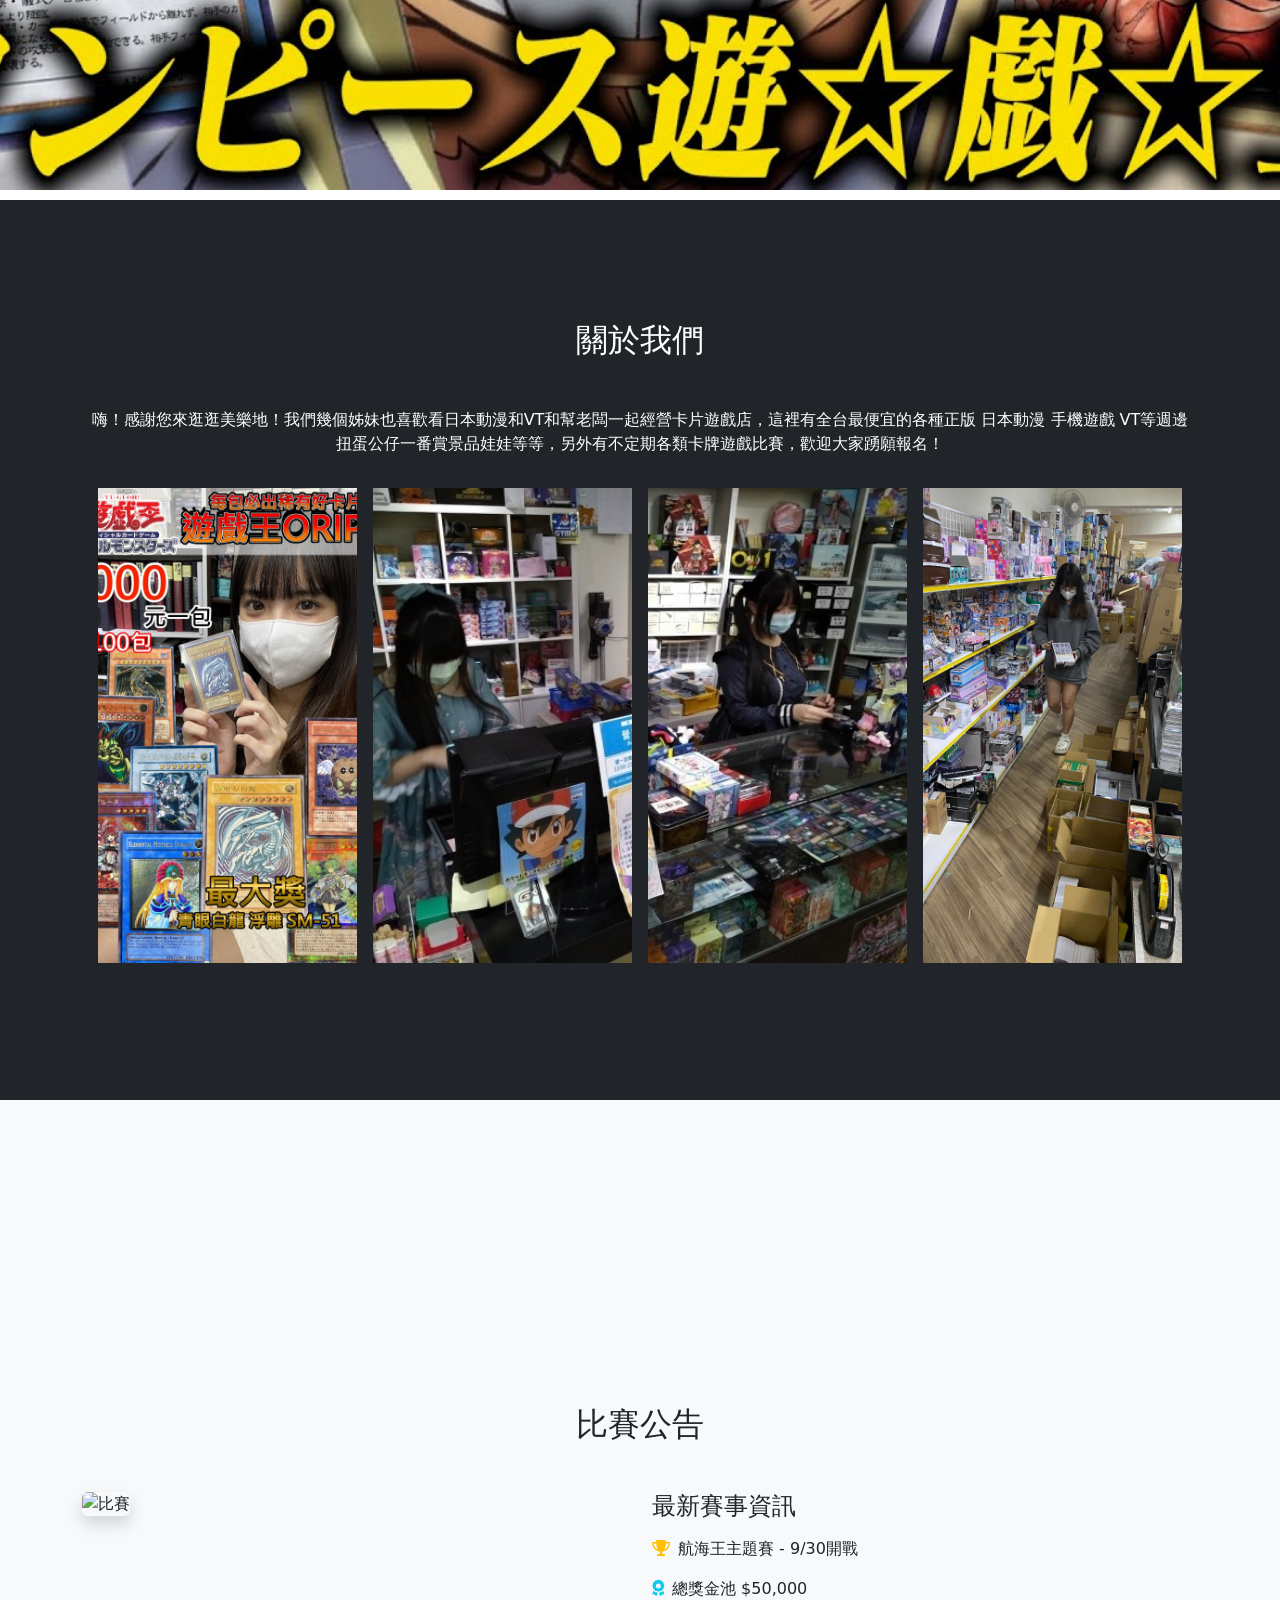
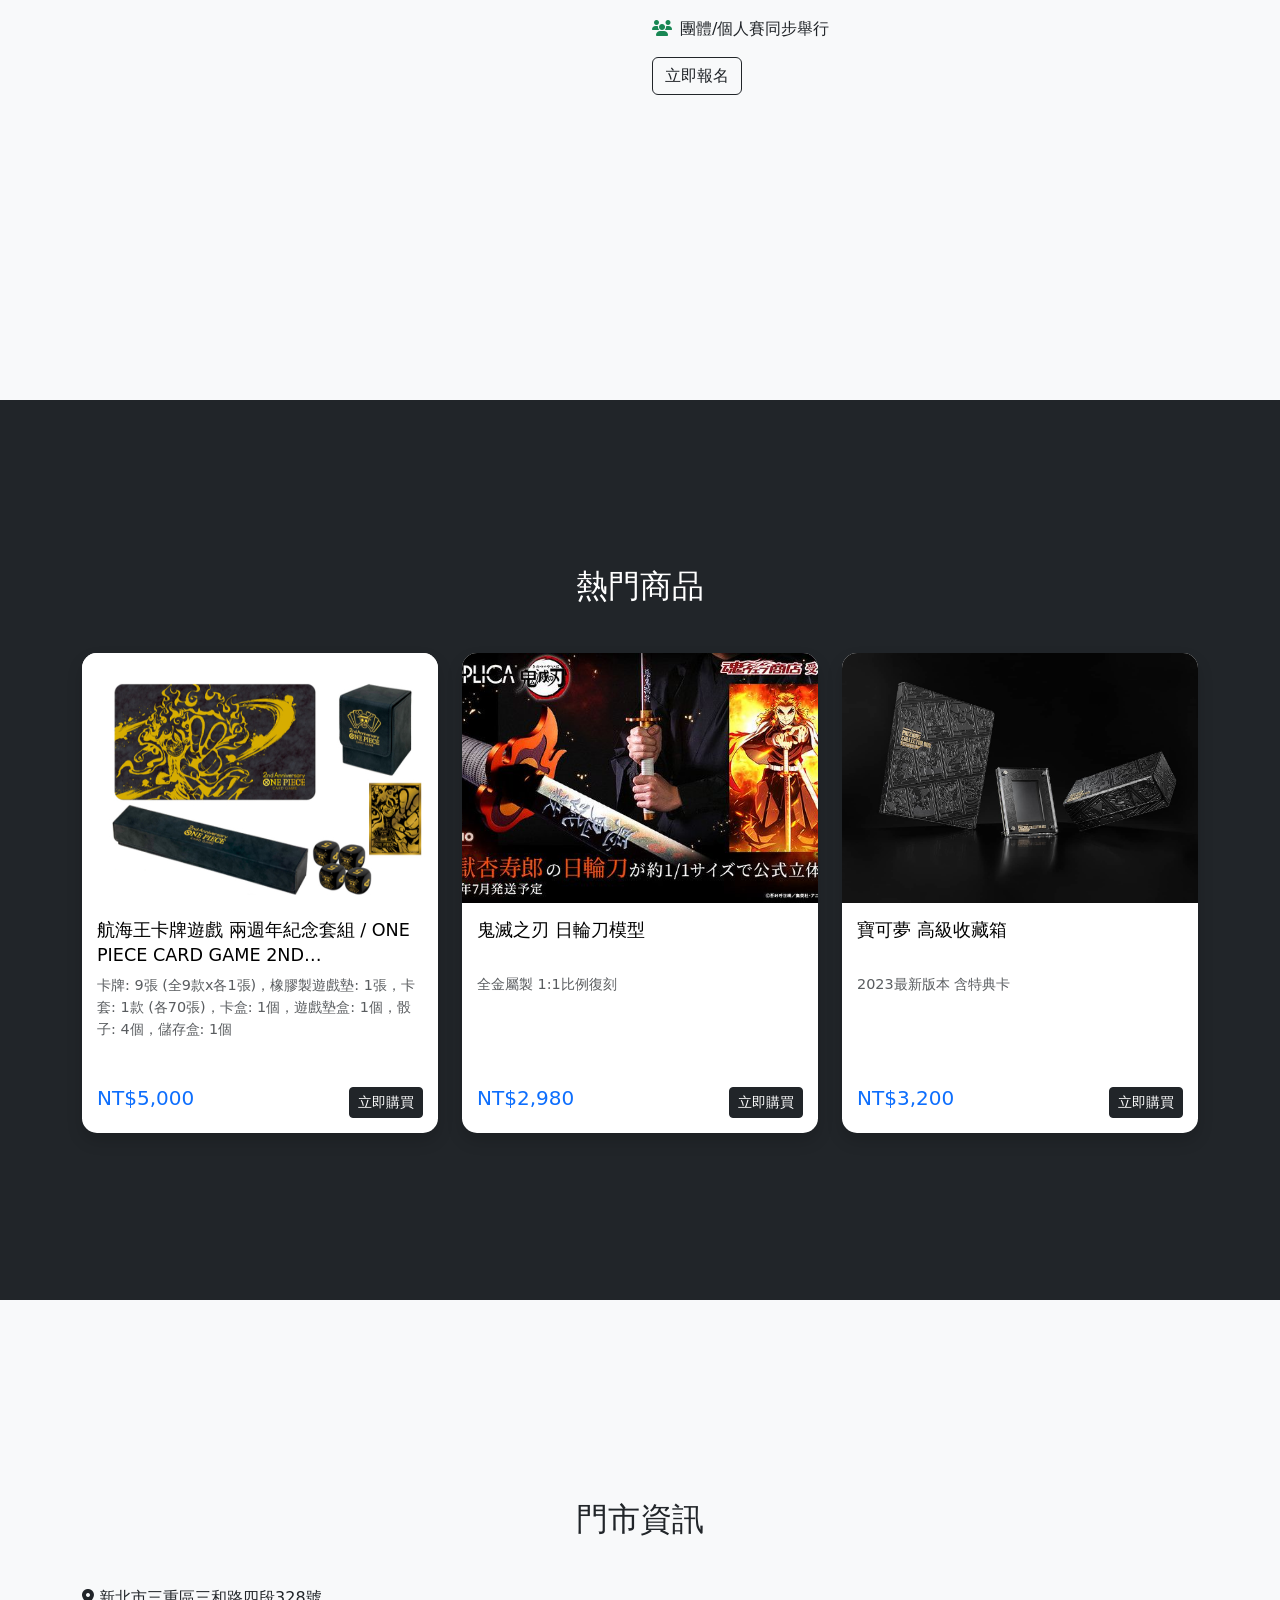
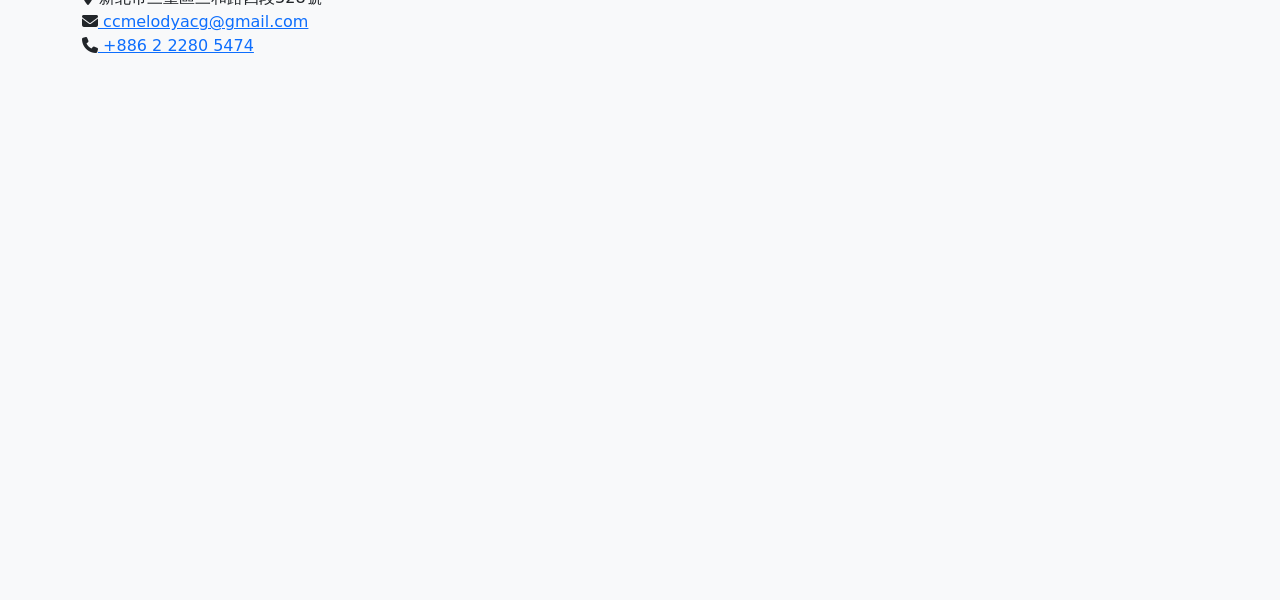
==== commit 3526ca74: "test new newest block position and background" ====
--- a/index.html
+++ b/index.html
@@ -358,8 +358,19 @@
   <!-- 最新消息 -->
   <section id="news" class="section bg-light" style="background-image: url('home background.jpg'); background-size: cover; background-position: center; height: 100vh; border-bottom: 10px solid white;">
     <div class="container">
-      <h2 class="text-center mb-5 text-white" data-aos="fade-up">最新消息</h2>
-      <div class="row g-4 news-row"> <!-- 新增news-row類 -->
+
+      
+      <div class="text-center">
+        <div class="d-inline-block rounded p-3" style="background-color: rgba(0, 0, 255, 0.5); transform: translateY(-20px);">
+          <h2 class="mb-0" data-aos="fade-up" style="color:#2825b8; text-shadow: 2px 2px 5px rgba(0, 0, 0, 0.3);">最新消息</h2>
+        </div>
+      </div>
+      
+      
+      
+      
+      
+            <div class="row g-4 news-row"> <!-- 新增news-row類 -->
         <!-- 單個新聞項目 -->
         <div class="col-md-4 news-item" data-aos="fade-up" data-bs-toggle="modal" data-bs-target="#newsModal" data-index="0">
           <div class="card h-100 shadow">
@@ -505,7 +516,7 @@
             <li><i class="fas fa-phone"></i><a href="tel:+886222805474"> +886 2 2280 5474</a></li>
           </ul>
         </div>
-        <div class="col-md-8" data-aos="fade-left">
+        <div class="col-md-8" >
           <div class="ratio ratio-16x9">
             <iframe src="https://www.google.com/maps/embed?pb=!1m18!1m12!1m3!1d3613.698214675004!2d121.48102677584015!3d25.07821577778771!2m3!1f0!2f0!3f0!3m2!1i1024!2i768!4f13.1!3m3!1m2!1s0x3442a9ba655d95ab%3A0x4152417ec3b9daa1!2z5a625a62576O5qiC5Zyw!5e0!3m2!1szh-TW!2stw!4v1739298324308!5m2!1szh-TW!2stw" width="600" height="450" style="border:0;" allowfullscreen="" loading="lazy" referrerpolicy="no-referrer-when-downgrade"></iframe>
           </div>
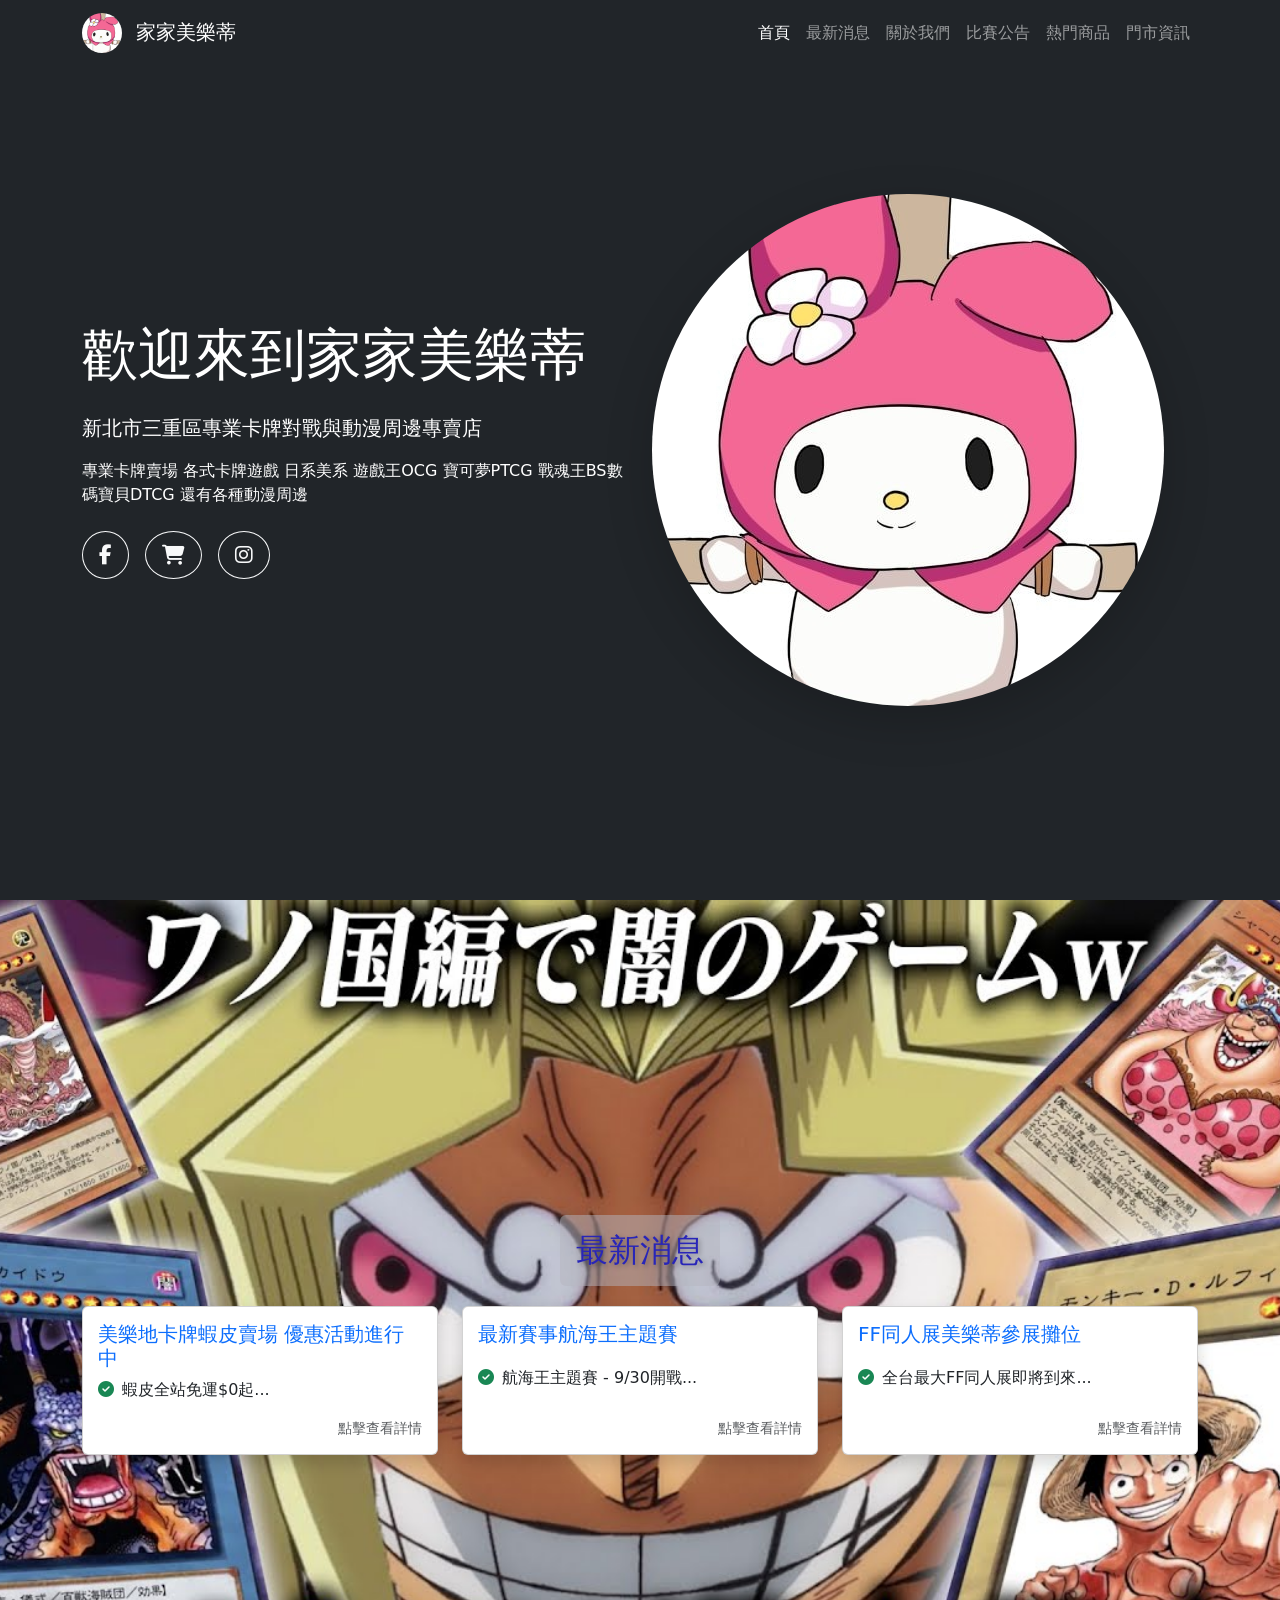
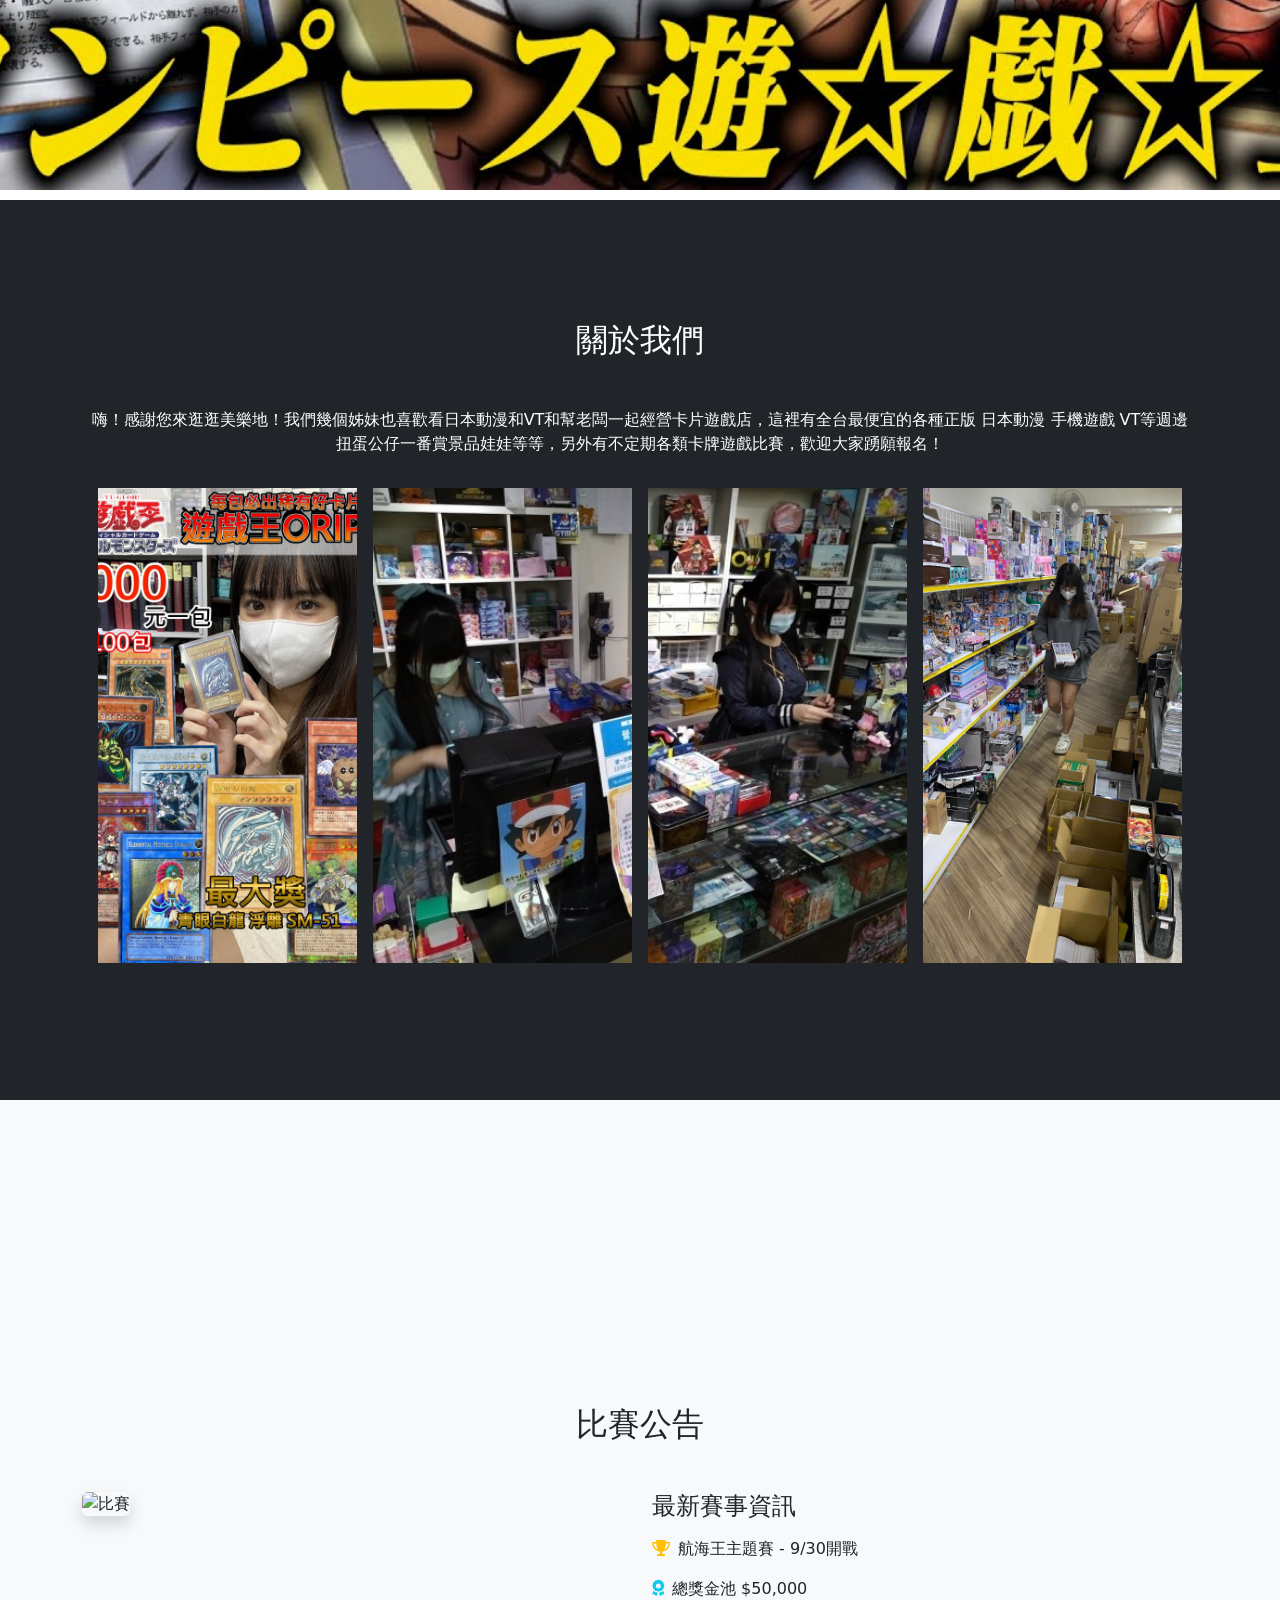
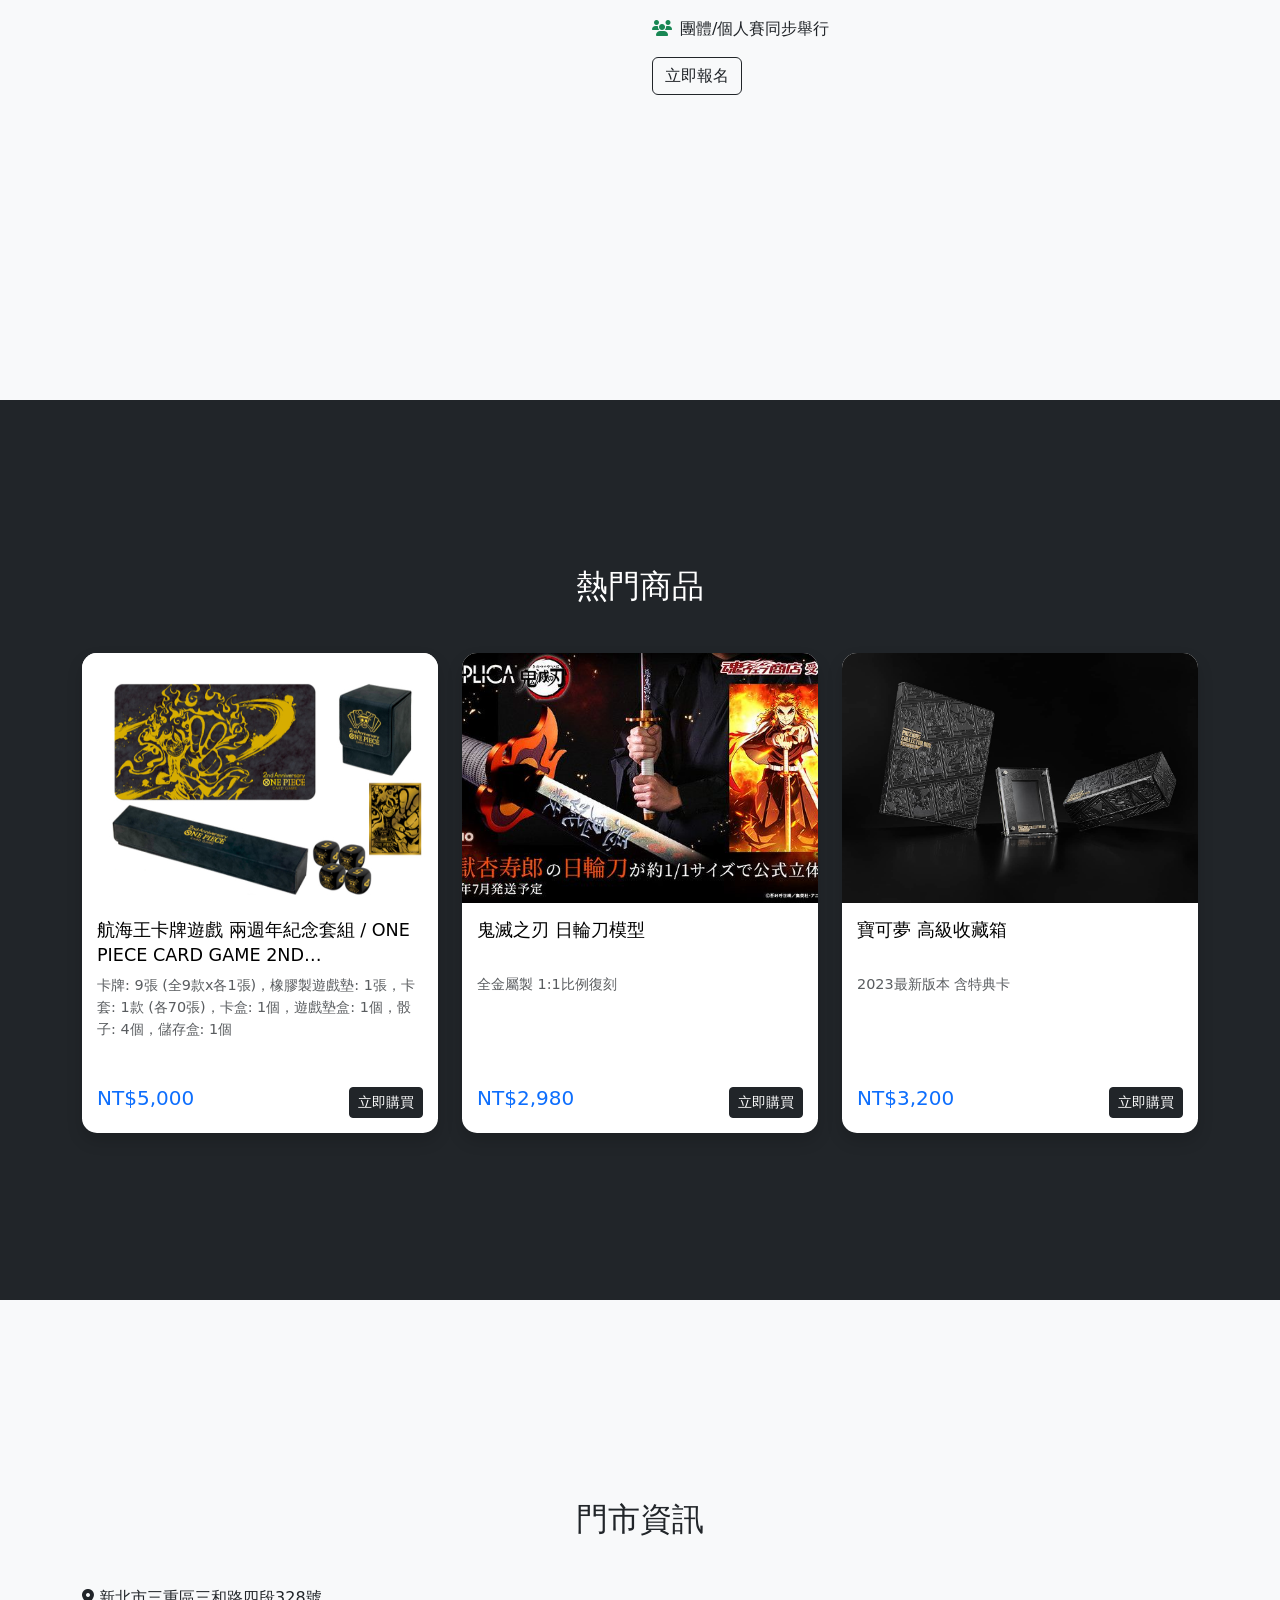
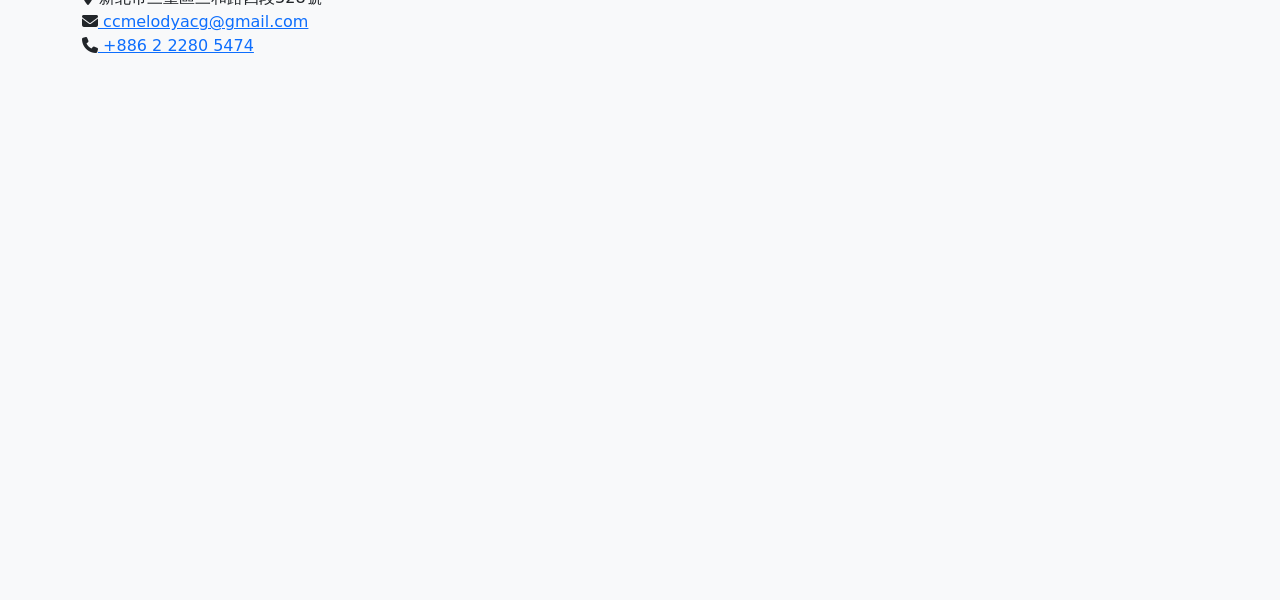
==== commit 3dd7cf9a: "news box" ====
--- a/index.html
+++ b/index.html
@@ -361,7 +361,7 @@
 
       
       <div class="text-center">
-        <div class="d-inline-block rounded p-3" style="background-color: rgba(0, 0, 255, 0.5); transform: translateY(-20px);">
+        <div class="d-inline-block rounded p-3" style="background-color: rgba(182, 182, 192, 0.5); transform: translateY(-20px);">
           <h2 class="mb-0" data-aos="fade-up" style="color:#2825b8; text-shadow: 2px 2px 5px rgba(0, 0, 0, 0.3);">最新消息</h2>
         </div>
       </div>
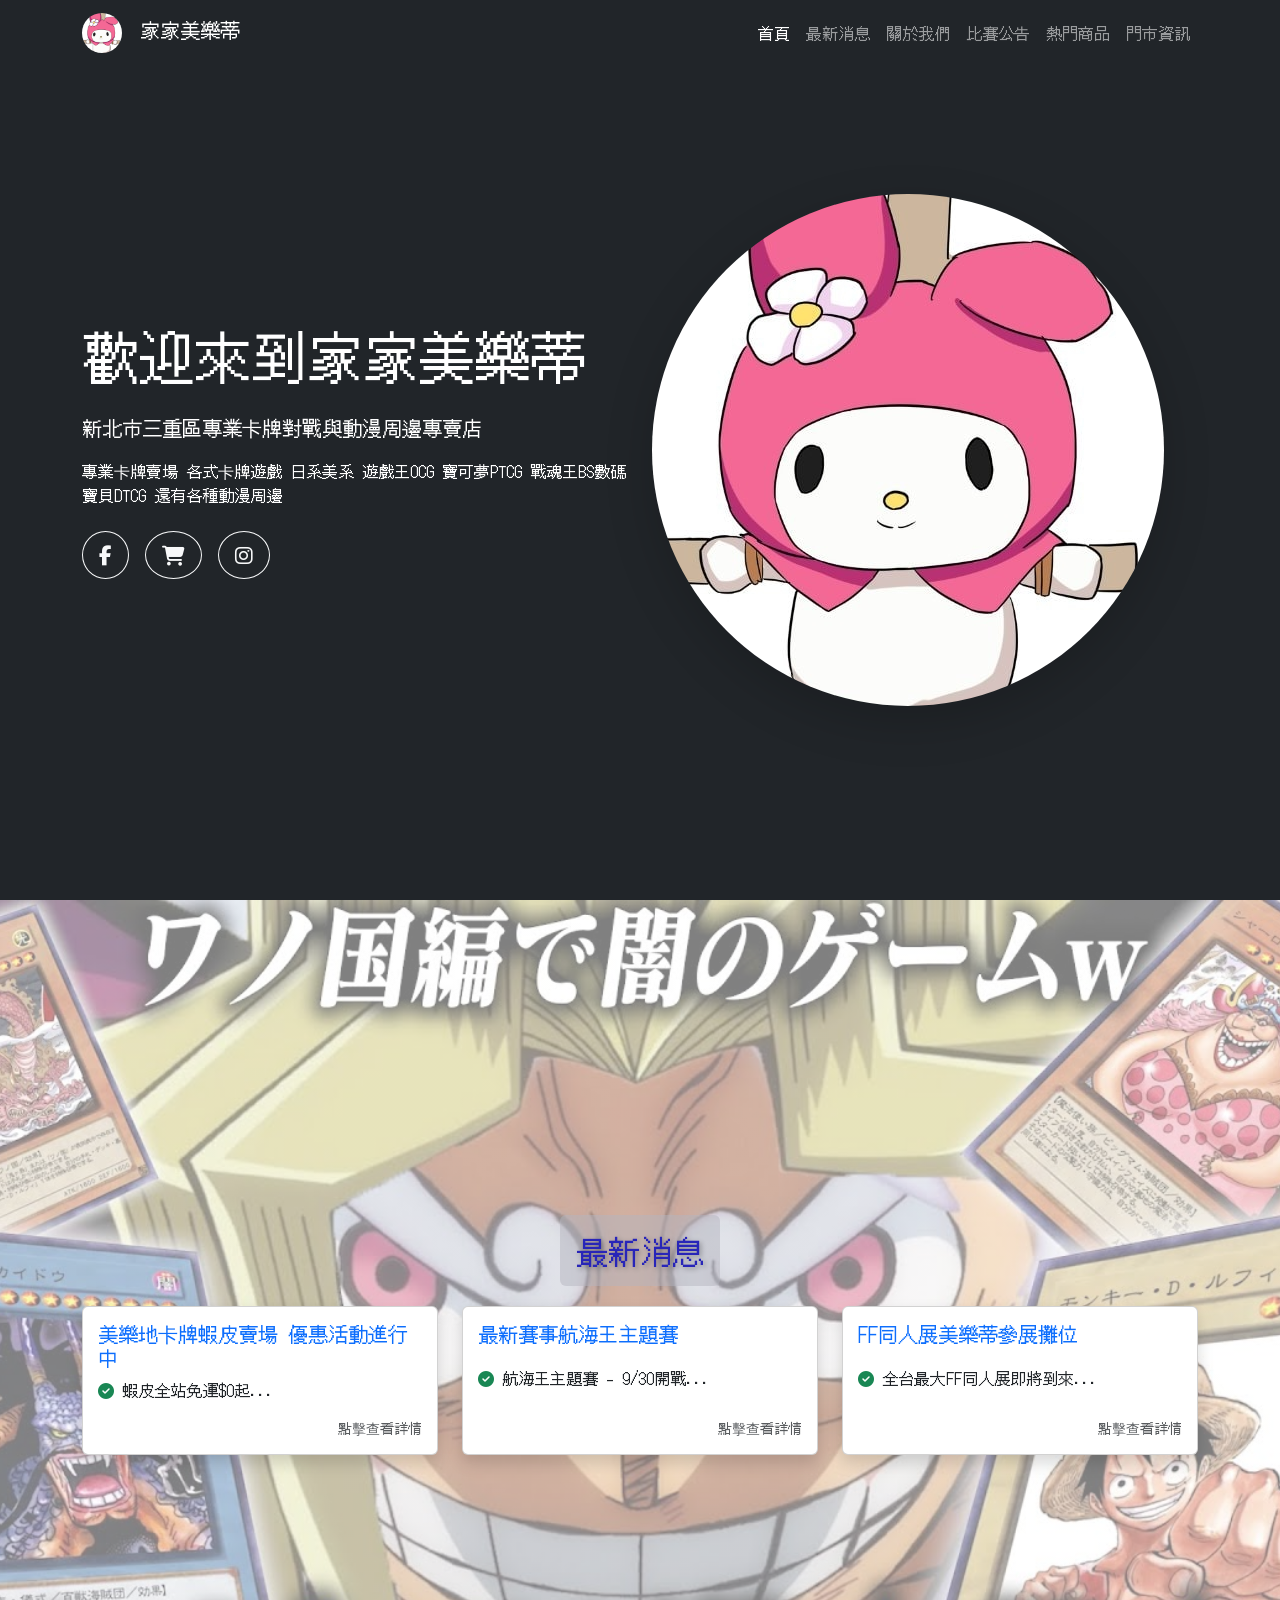
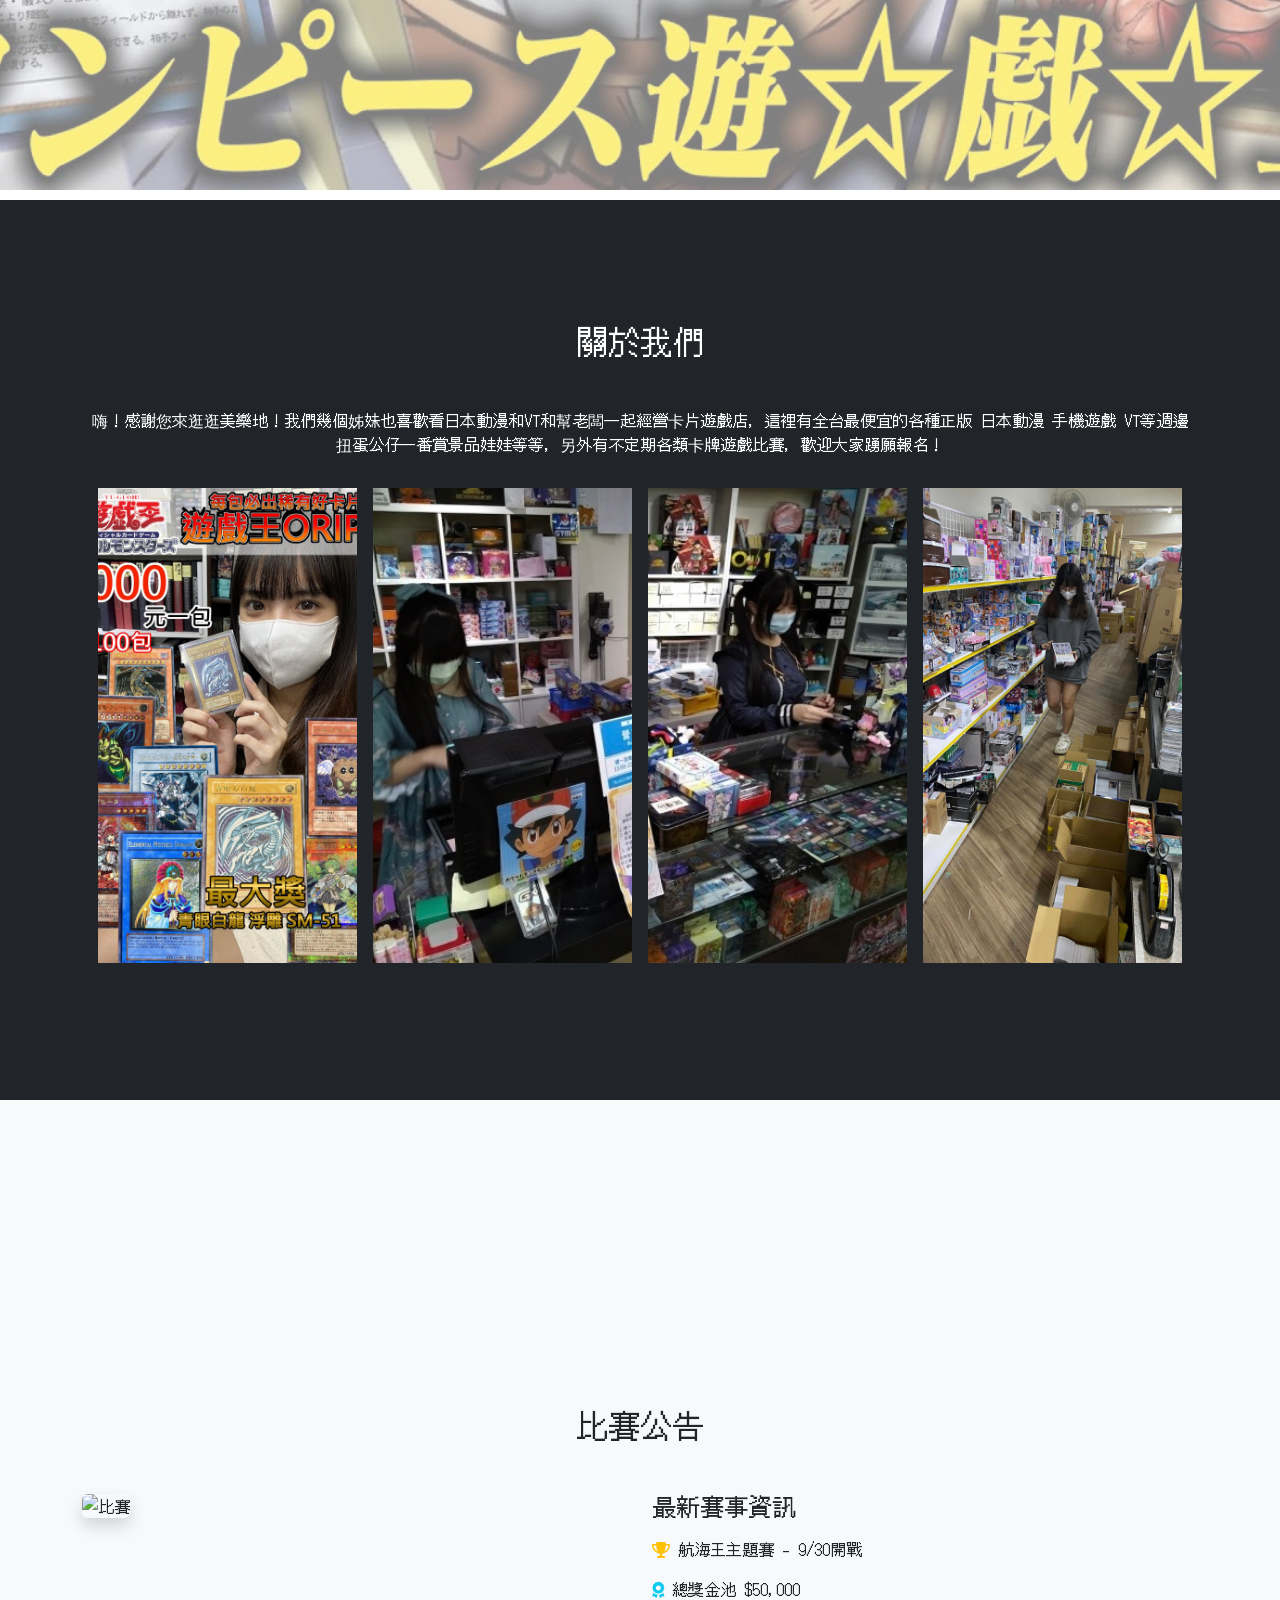
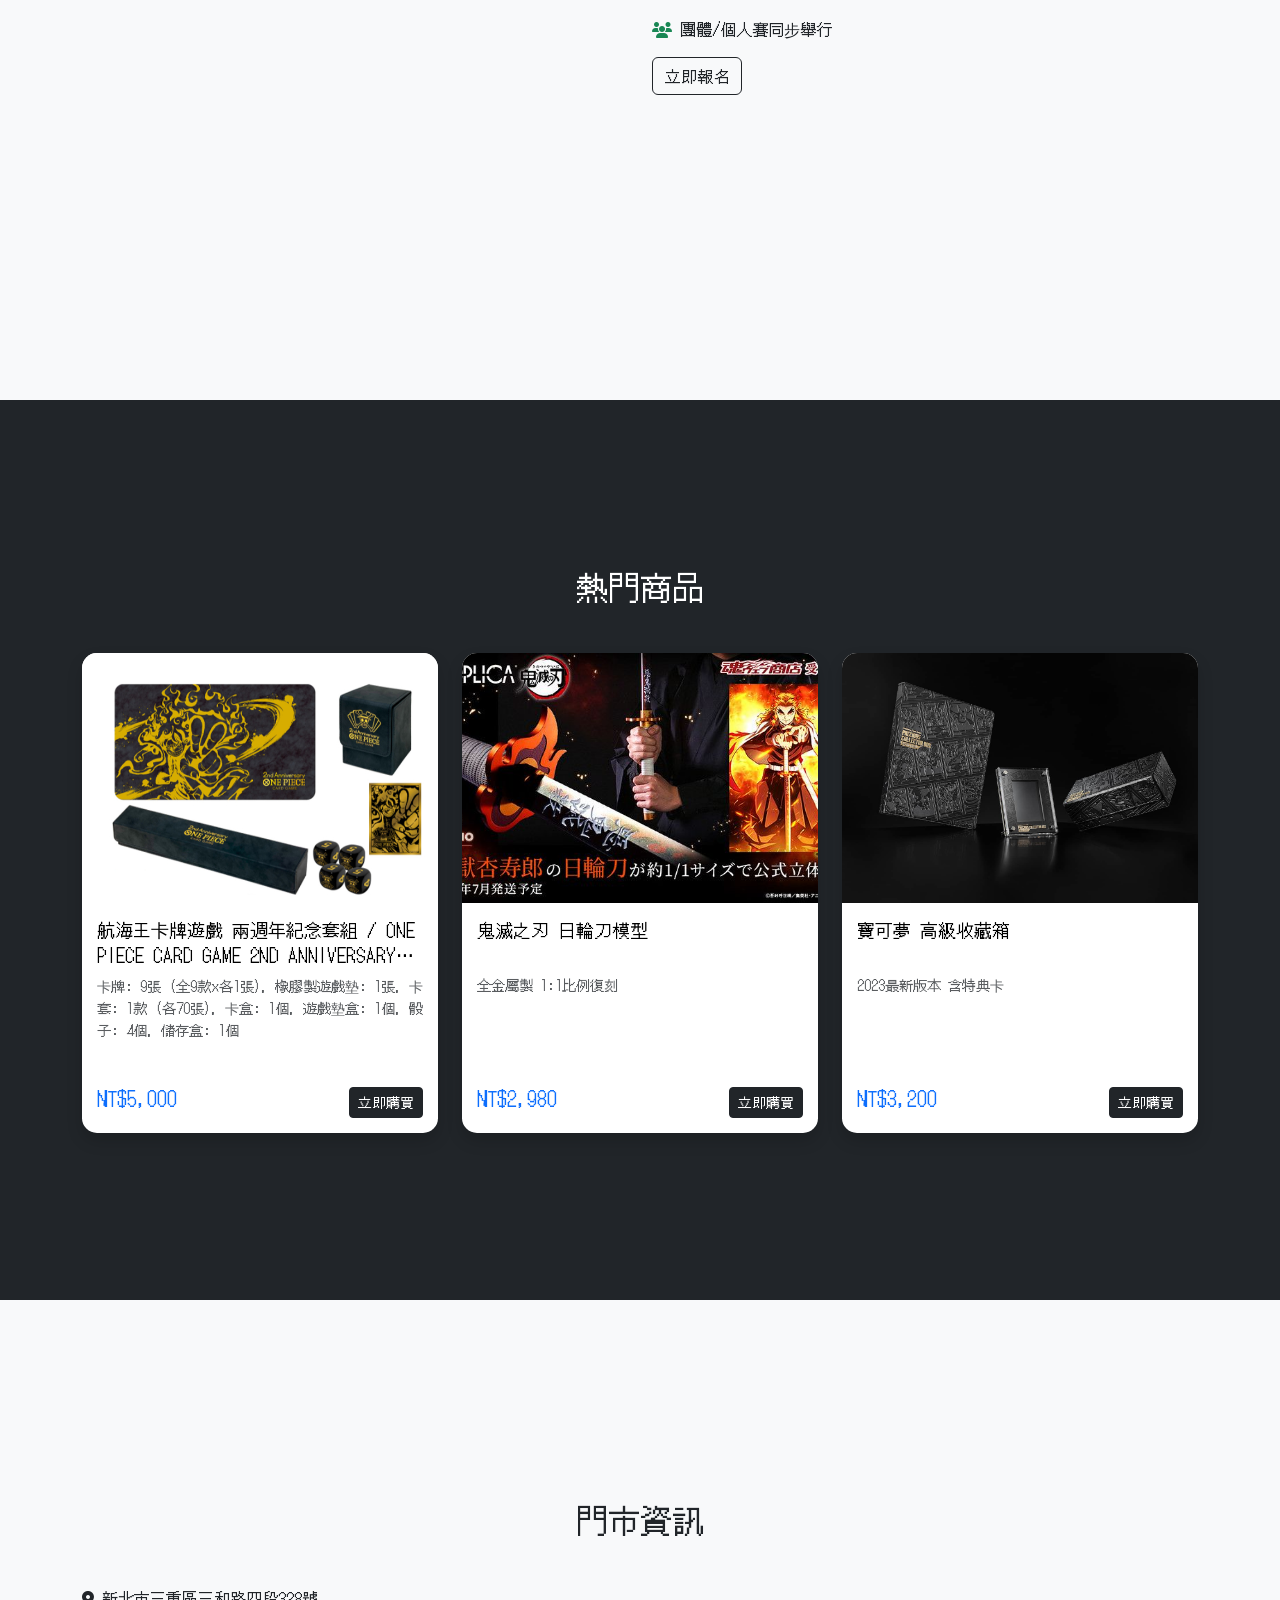
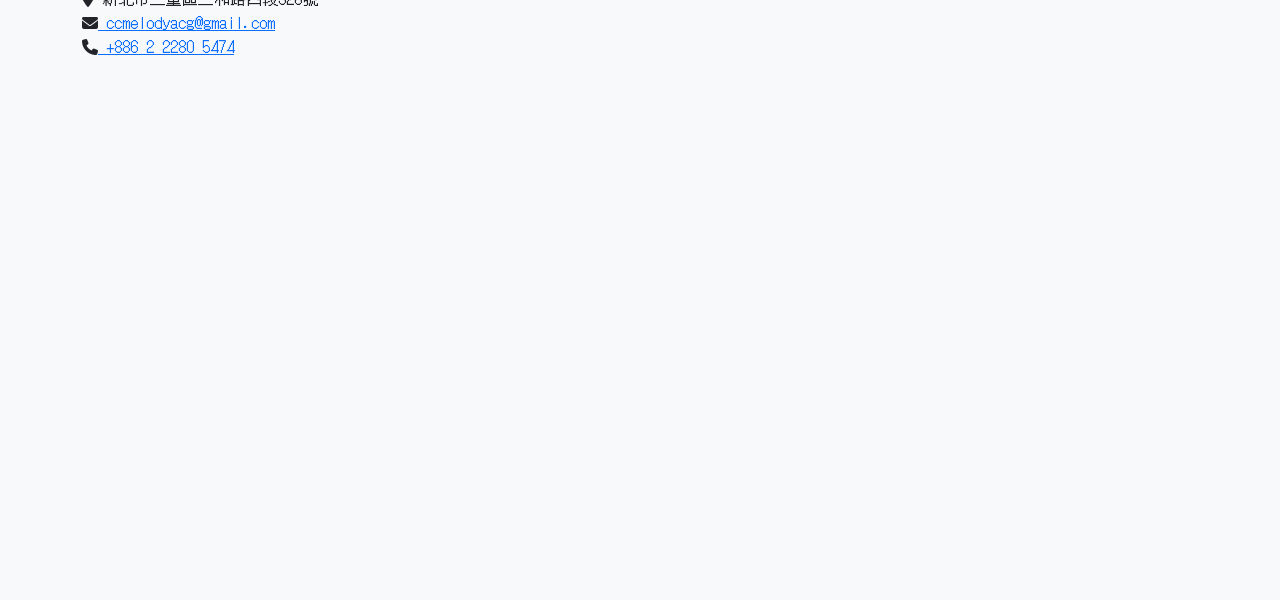
==== commit 71400ebc: "change font style, make home background transparent" ====
--- a/index.html
+++ b/index.html
@@ -8,10 +8,13 @@
   <link href="https://cdn.jsdelivr.net/npm/bootstrap@5.1.3/dist/css/bootstrap.min.css" rel="stylesheet">
   <link href="https://unpkg.com/aos@2.3.1/dist/aos.css" rel="stylesheet">
   <link rel="stylesheet" href="https://cdnjs.cloudflare.com/ajax/libs/font-awesome/6.4.0/css/all.min.css">
+  <link href="https://fonts.googleapis.com/css2?family=DotGothic16&display=swap" rel="stylesheet">
 
   <style>
     html, body {
         overflow-x: hidden;
+        font-family: "DotGothic16", serif;
+
       }
     /* Loading 動畫 */
     #loading {
@@ -356,8 +359,12 @@
   </section>
 
   <!-- 最新消息 -->
-  <section id="news" class="section bg-light" style="background-image: url('home background.jpg'); background-size: cover; background-position: center; height: 100vh; border-bottom: 10px solid white;">
-    <div class="container">
+  <section id="news" class="section bg-light" style="
+  background: linear-gradient(rgba(255,255,255,0.5), rgba(255,255,255,0.5)), url('home background.jpg');
+  background-size: cover;
+  background-position: center;
+  height: 100vh;
+  border-bottom: 10px solid white;">    <div class="container">
 
       
       <div class="text-center">
